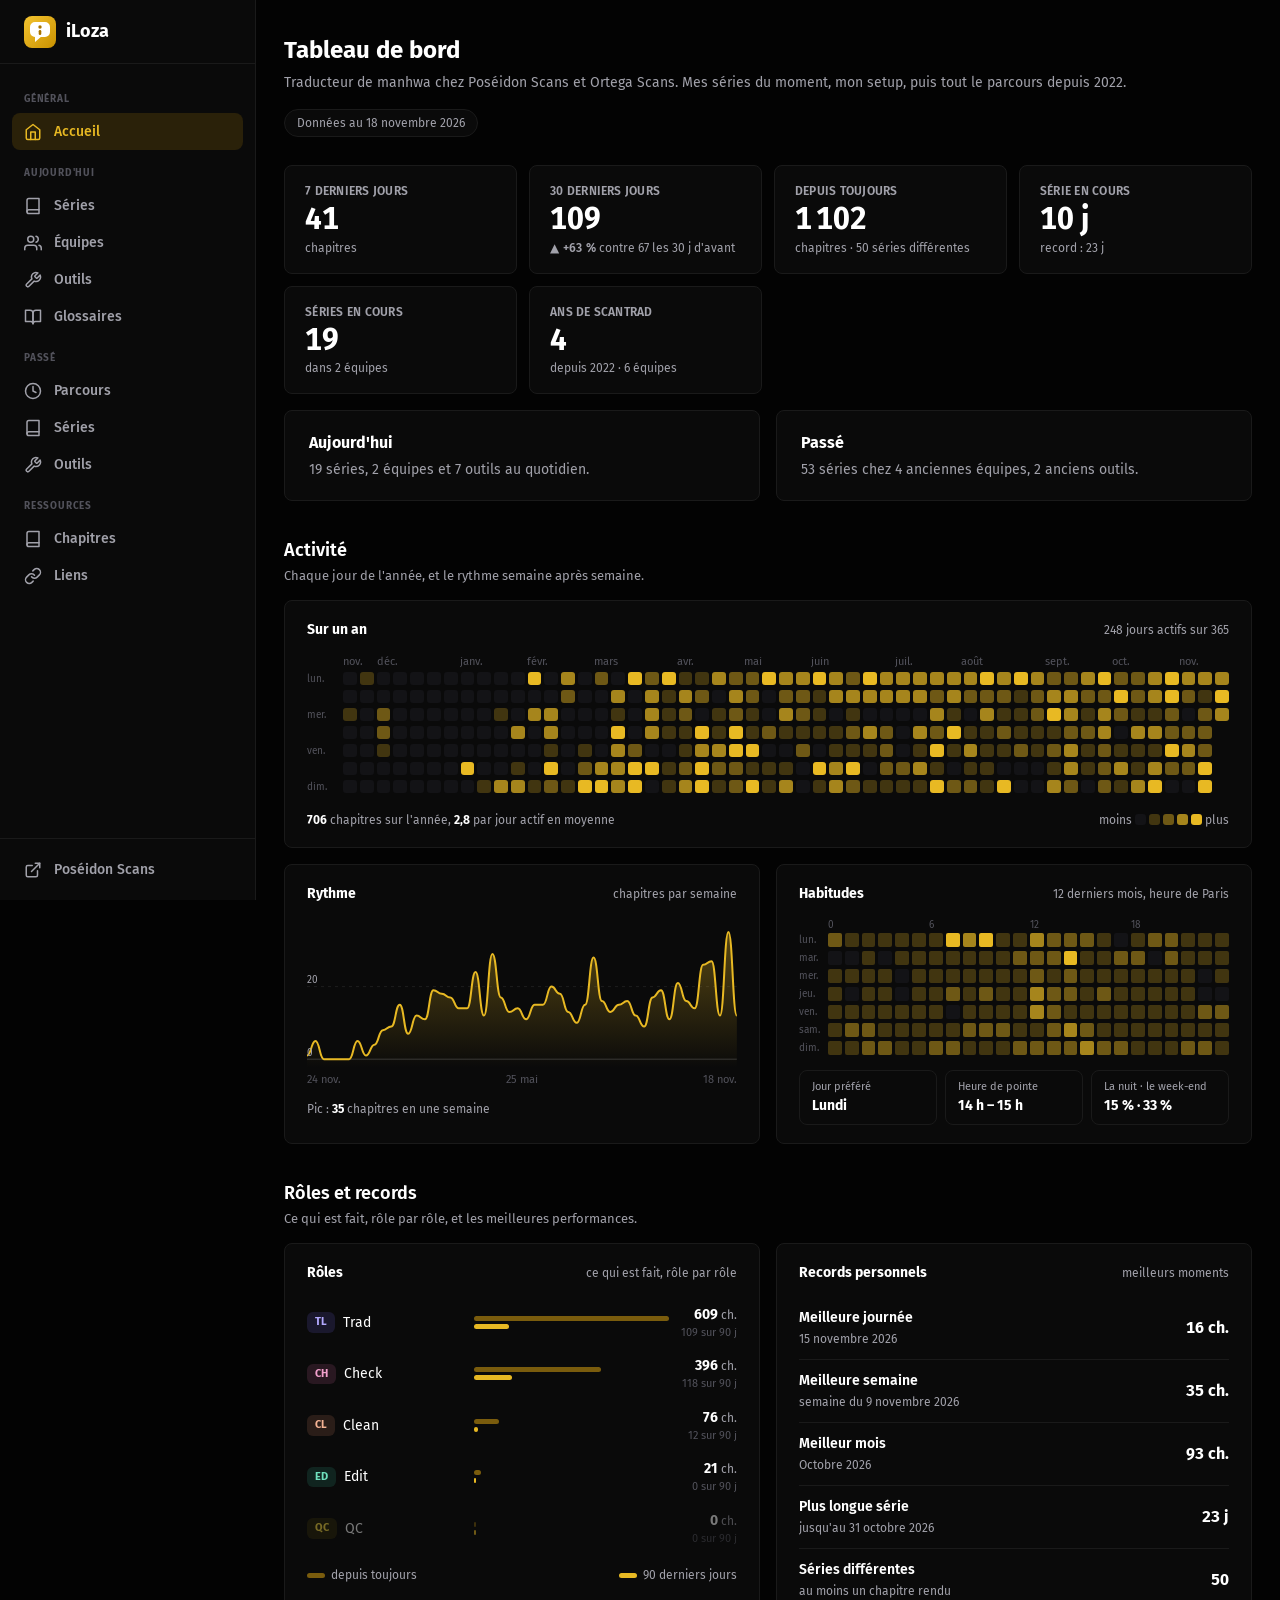
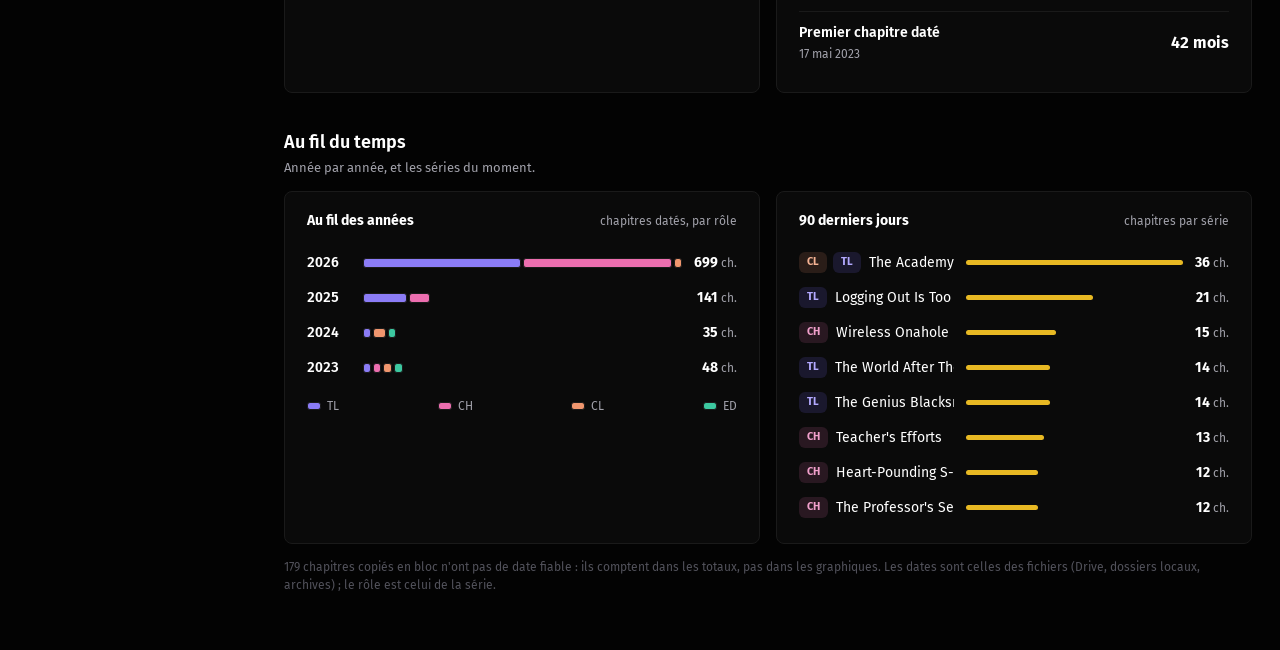
==== index.html @ e58f5f5e "Admin : section Notificateur pour ajouter une série au bot Kakao/Naver Choix d'une série du hub, du " ====
<!DOCTYPE html>
<html lang="fr">
<head>
<meta charset="utf-8">
<meta name="viewport" content="width=device-width, initial-scale=1">
<title>Hub scantrad iLoza</title>
<link rel="icon" type="image/svg+xml" href="logo.svg">
<meta name="theme-color" content="#d9a406">
<link rel="preconnect" href="https://fonts.googleapis.com">
<link rel="preconnect" href="https://fonts.gstatic.com" crossorigin>
<link href="https://fonts.googleapis.com/css2?family=Fira+Sans:wght@400;500;600;700&display=swap" rel="stylesheet">
<style>
/* Style inspiré du panneau Poséidon : fond noir, panneaux #0A0A0A, filets #1A1A1A, accent bleu */
:root {
  --bg: #030303;
  --panel: #0a0a0a;
  --line: #1a1a1a;
  --hover: #111111;
  --text: #ffffff;
  --z300: #d4d4d8;
  --z400: #a1a1aa;
  --z600: #52525b;
  --accent: #d9a406; --accent-ink: #1c1500;
  --accent-t: #e8b923;
  --font: "Fira Sans", system-ui, -apple-system, "Segoe UI", sans-serif;
  color-scheme: dark;
}
* { box-sizing: border-box; }
body { margin: 0; background: var(--bg); color: var(--text); font-family: var(--font); font-size: 14px; line-height: 1.5; -webkit-font-smoothing: antialiased; }
a { color: inherit; text-decoration: none; }
button, input { font-family: inherit; }
:focus-visible { outline: 2px solid var(--accent-t); outline-offset: 2px; border-radius: 6px; }
svg.i { width: 18px; height: 18px; fill: none; stroke: currentColor; stroke-width: 2; stroke-linecap: round; stroke-linejoin: round; flex: none; }

.side { position: fixed; inset: 0 auto 0 0; width: 256px; background: var(--panel); border-right: 1px solid var(--line); display: flex; flex-direction: column; z-index: 5; }
.side-head { height: 64px; display: flex; align-items: center; gap: 10px; padding: 0 24px; border-bottom: 1px solid var(--line); font-size: 18px; font-weight: 700; }
.logo { width: 32px; height: 32px; border-radius: 8px; display: block; flex: none; }
.logo svg { display: block; }
.nav { flex: 1; overflow-y: auto; padding: 12px 0; }
.lbl { margin: 0; padding: 16px 24px 6px; font-size: 10px; font-weight: 700; letter-spacing: .08em; text-transform: uppercase; color: var(--z600); }
.nav a { display: flex; align-items: center; gap: 12px; margin: 0 12px; padding: 8px 12px; border-radius: 8px; font-size: 14px; font-weight: 500; color: var(--z400); transition: background .15s, color .15s; }
.nav a:hover { color: var(--text); background: rgba(255,255,255,.05); }
.nav a.on { background: rgba(217,164,6,.15); color: var(--accent-t); }
.side-foot { padding: 12px; border-top: 1px solid var(--line); }
.side-foot a { display: flex; align-items: center; gap: 12px; padding: 8px 12px; border-radius: 8px; color: var(--z400); font-weight: 500; }
.side-foot a:hover { color: var(--text); background: rgba(255,255,255,.05); }

main { margin-left: 256px; min-height: 100vh; padding: 32px clamp(16px, 2.2vw, 32px) 56px; }
section { display: none; }
section.on { display: block; }
.head { display: flex; flex-wrap: wrap; align-items: center; justify-content: space-between; gap: 16px; margin-bottom: 28px; }
h1 { margin: 0; font-size: 24px; font-weight: 700; }
.sub { margin: 4px 0 0; color: var(--z400); }
.tools { display: flex; flex-wrap: wrap; align-items: center; gap: 16px; }

.sw { display: flex; align-items: center; gap: 12px; cursor: pointer; font-weight: 500; }
.sw button { position: relative; width: 44px; height: 24px; border-radius: 999px; border: 0; background: #3f3f46; cursor: pointer; transition: background .15s; }
.sw button::after { content: ""; position: absolute; top: 4px; left: 4px; width: 16px; height: 16px; border-radius: 50%; background: #fff; transition: transform .15s; }
.sw button[aria-checked="true"] { background: var(--accent); }
.sw button[aria-checked="true"]::after { transform: translateX(20px); }
.search { position: relative; min-width: 280px; }
.search svg { position: absolute; left: 12px; top: 50%; transform: translateY(-50%); color: var(--z400); width: 16px; height: 16px; }
.search input { width: 100%; background: var(--panel); border: 1px solid var(--line); border-radius: 8px; padding: 8px 12px 8px 38px; color: var(--text); font-size: 14px; }
.search input::placeholder { color: var(--z400); }
.search input:focus { outline: none; border-color: var(--accent); box-shadow: 0 0 0 1px var(--accent); }
.chips { display: flex; gap: 8px; flex-wrap: wrap; margin: -12px 0 16px; }
.chip { border: 1px solid var(--line); background: var(--panel); color: var(--z400); border-radius: 999px; padding: 4px 12px; font-size: 13px; cursor: pointer; }
.chip:hover { color: var(--text); }
.chip[aria-pressed="true"] { background: rgba(217,164,6,.15); color: var(--accent-t); border-color: rgba(217,164,6,.5); }

.panel { background: var(--panel); border: 1px solid var(--line); border-radius: 8px; }
.scroll { overflow-x: auto; }
table { width: 100%; border-collapse: collapse; min-width: 760px; }
th { text-align: left; padding: 12px 24px; font-size: 12px; font-weight: 500; letter-spacing: .05em; text-transform: uppercase; color: var(--z400); border-bottom: 1px solid var(--line); }
td { padding: 14px 24px; border-bottom: 1px solid var(--line); white-space: nowrap; vertical-align: middle; }
tbody tr:last-child td { border-bottom: 0; }
tbody tr:hover { background: var(--hover); }
th.r, td.r { text-align: right; }
.cv { width: 48px; height: 64px; border-radius: 6px; overflow: hidden; border: 1px solid #3f3f46; display: grid; place-items: center; font-weight: 600; font-size: 18px; color: rgba(255,255,255,.85); }
.cv img { width: 100%; height: 100%; object-fit: cover; display: block; }
.t-title { font-weight: 500; max-width: 420px; overflow: hidden; text-overflow: ellipsis; }
.t-sub { color: var(--z600); font-size: 12px; }
.mute { color: var(--z300); }
.pill { display: inline-block; padding: 0 8px; font-size: 12px; line-height: 20px; font-weight: 600; border-radius: 999px; }
.s-cours { background: rgba(74,222,128,.1); color: #4ade80; }
.s-pause { background: rgba(251,191,36,.1); color: #fbbf24; }
.s-fin { background: rgba(232,185,35,.12); color: var(--accent-t); }
.s-venir { background: rgba(161,161,170,.12); color: var(--z400); }
.roles { display: inline-flex; gap: 6px; }
.role { font-size: 11px; font-weight: 700; padding: 2px 8px; border-radius: 6px; }
.r-TL { background: rgba(124,108,246,.15); color: #b3a9ff; }
.r-CH { background: rgba(236,110,175,.14); color: #f2a0cc; }
.r-QC { background: rgba(250,204,21,.14); color: #fde047; }
.r-CL { background: rgba(240,150,110,.14); color: #f5b394; }
.r-ED { background: rgba(60,200,160,.14); color: #6fe0bd; }
.r-autre { background: rgba(161,161,170,.14); color: var(--z300); }
.ic { display: inline-flex; padding: 6px; border-radius: 6px; color: var(--z400); }
.ic:hover { color: var(--text); background: #27272a; }
.nolink { color: var(--z600); font-size: 13px; }
.empty { padding: 32px; text-align: center; color: var(--z400); }

.pager { display: flex; justify-content: center; align-items: center; gap: 8px; margin-top: 20px; }
.pager button { width: 32px; height: 32px; border-radius: 6px; border: 0; background: transparent; color: var(--z400); font-size: 14px; cursor: pointer; }
.pager button:hover { background: var(--line); color: var(--text); }
.pager button[aria-current="page"] { background: var(--accent); color: var(--accent-ink); }

.stats { display: grid; grid-template-columns: repeat(auto-fit, minmax(180px, 1fr)); gap: 16px; margin-bottom: 32px; }
.stat { padding: 20px 24px; }
.stat span { color: var(--z400); font-size: 13px; }
.stat b { display: block; font-size: 30px; font-weight: 700; line-height: 1.2; font-variant-numeric: tabular-nums; }
h2 { margin: 0 0 12px; font-size: 16px; font-weight: 600; }

.cards { display: grid; grid-template-columns: repeat(auto-fill, minmax(280px, 1fr)); gap: 16px; }
.card { padding: 20px; display: flex; flex-direction: column; gap: 8px; }
.card.row { flex-direction: row; gap: 16px; align-items: flex-start; }
.card h3 { margin: 0; font-size: 16px; font-weight: 600; }
.card p { margin: 0; color: var(--z400); flex: 1; }
.tag { align-self: flex-start; font-size: 11px; font-weight: 700; letter-spacing: .06em; text-transform: uppercase; color: var(--accent-t); background: rgba(217,164,6,.15); border-radius: 6px; padding: 2px 8px; }
.btn { display: inline-flex; align-items: center; gap: 8px; align-self: flex-start; padding: 8px 16px; border-radius: 8px; background: var(--accent); color: var(--accent-ink); font-size: 14px; font-weight: 500; border: 0; cursor: pointer; }
.btn:hover { background: rgba(217,164,6,.9); }
.btn.off { background: transparent; border: 1px dashed #3f3f46; color: var(--z600); cursor: default; }
.btn.ghost { background: var(--panel); border: 1px solid var(--line); color: var(--z300); }
.btn.ghost:hover { background: var(--hover); color: var(--text); }
.links { display: flex; flex-wrap: wrap; gap: 12px; }


.entry { display: grid; grid-template-columns: repeat(auto-fit, minmax(260px, 1fr)); gap: 16px; margin-bottom: 32px; }
.entry a.panel { padding: 20px 24px; display: block; transition: background .15s, border-color .15s; }
.entry a.panel:hover { background: var(--hover); border-color: #27272a; }
.entry b { display: block; font-size: 16px; margin-bottom: 4px; }
.entry span { color: var(--z400); }
.stack { display: grid; gap: 16px; }
.tl-item.flat::before { display: none; }
.tl { position: relative; display: grid; gap: 16px; padding-left: 28px; }
.tl::before { content: ""; position: absolute; left: 7px; top: 8px; bottom: 8px; width: 2px; background: var(--line); }
.tl-item { position: relative; padding: 20px 24px; }
.tl-item::before { content: ""; position: absolute; left: -26px; top: 26px; width: 12px; height: 12px; border-radius: 50%; background: var(--panel); border: 2px solid #3f3f46; }
.tl-item.now::before { background: var(--accent-t); border-color: var(--accent-t); }
.tl-head { display: flex; flex-wrap: wrap; align-items: baseline; gap: 8px 16px; margin-bottom: 14px; }
.tl-head h3 { margin: 0; font-size: 16px; font-weight: 600; }
.tl-head .mute { font-size: 13px; }
.tl-head .sp { flex: 1; }
.tl-series { display: grid; grid-template-columns: repeat(auto-fill, minmax(300px, 1fr)); gap: 6px 24px; }
.tl-s { display: flex; align-items: center; justify-content: space-between; gap: 12px; padding: 6px 0; border-bottom: 1px solid var(--line); }
.tl-s span:first-child { overflow: hidden; text-overflow: ellipsis; white-space: nowrap; }
.tl-empty { color: var(--z600); font-size: 13px; }
.pill.s-old { background: rgba(161,161,170,.12); color: var(--z400); }


.dot { width: 8px; height: 8px; border-radius: 50%; display: inline-block; flex: none; }
.chip { display: inline-flex; align-items: center; gap: 8px; }
.seg { display: inline-flex; background: var(--panel); border: 1px solid var(--line); border-radius: 10px; padding: 3px; gap: 2px; }
.seg button { border: 0; background: none; color: var(--z400); padding: 5px 14px; border-radius: 7px; cursor: pointer; font-weight: 500; }
.seg button:hover { color: var(--text); }
.seg button[aria-pressed="true"] { background: rgba(217,164,6,.2); color: var(--accent-t); }
.sgroup { margin-bottom: 32px; }
.ghead { display: flex; align-items: center; gap: 10px; padding: 0 2px 12px; }
.ghead h2 { margin: 0; font-size: 16px; font-weight: 600; }
.ghead .gsub, .ghead .gn { color: var(--z400); font-size: 13px; }
.ghead .rule { flex: 1; height: 1px; background: var(--line); }
.scards { display: grid; grid-template-columns: repeat(auto-fill, minmax(440px, 1fr)); gap: 14px; }
.scard { display: flex; gap: 16px; padding: 14px; transition: background .15s, border-color .15s; }
.scard:hover { background: var(--hover); border-color: #27272a; }
.scard .cv { width: 88px; height: 132px; border-radius: 8px; flex: none; font-size: 28px; border: 1px solid #27272a; }
.sbody { flex: 1; min-width: 0; display: flex; flex-direction: column; gap: 6px; }
.sbody h3 { margin: 0; font-size: 16px; font-weight: 600; line-height: 1.3; }
.sline { display: flex; align-items: center; gap: 8px; flex-wrap: wrap; color: var(--z400); font-size: 13px; }
.steam { display: inline-flex; align-items: center; gap: 6px; color: var(--z300); }
.sarrow, .sep { color: var(--z600); }
.syn { margin: 2px 0 0; color: var(--z400); font-size: 13px; line-height: 1.5; display: -webkit-box; -webkit-line-clamp: 4; -webkit-box-orient: vertical; overflow: hidden; }
.sfoot { margin-top: auto; padding-top: 6px; display: flex; align-items: center; gap: 10px; flex-wrap: wrap; }
.sfoot .sp { flex: 1; }
.sdate { color: var(--z600); font-size: 12px; }
.sbtn { padding: 5px 12px; font-size: 13px; align-self: auto; }
.sbtn svg { width: 14px; height: 14px; }
@media (max-width: 560px) { .scards { grid-template-columns: 1fr; } .scard .cv { width: 72px; height: 108px; } }


.maj { font-size: 12px; color: var(--z400); border: 1px solid var(--line); background: var(--panel); border-radius: 999px; padding: 4px 12px; }
.tiles { display: grid; grid-template-columns: repeat(auto-fit, minmax(190px, 1fr)); gap: 12px; margin-bottom: 16px; }
.tile { padding: 16px 20px; display: flex; flex-direction: column; gap: 2px; }
.tile span { font-size: 12px; font-weight: 600; letter-spacing: .02em; color: var(--z400); text-transform: uppercase; }
.tile b { font-size: 30px; font-weight: 700; line-height: 1.15; font-variant-numeric: tabular-nums; }
.tile small { font-size: 12px; color: var(--z400); }
.up { color: #4ade80; font-weight: 600; } .down { color: #f87171; font-weight: 600; }
.sech { margin: 36px 0 2px; font-size: 18px; }
.sech-sub { margin: 0 0 14px; color: var(--z400); font-size: 13px; }
.pad { padding: 18px 22px; }
.grid2 { display: grid; grid-template-columns: repeat(2, minmax(0, 1fr)); gap: 16px; margin-top: 16px; }
.sech-sub + .grid2, .sech + .panel { margin-top: 0; }
.ptitle { display: flex; align-items: baseline; justify-content: space-between; gap: 12px; margin-bottom: 14px; }
.ptitle b { font-size: 14px; } .ptitle span { color: var(--z400); font-size: 12px; }
.legend { display: flex; flex-wrap: wrap; align-items: center; justify-content: space-between; gap: 8px; margin-top: 12px; font-size: 12px; color: var(--z400); }
.legend b { color: var(--text); }
.hm-wrap { overflow-x: auto; padding-bottom: 4px; }
.hm-in { display: grid; grid-template-columns: 30px minmax(640px, 1fr); grid-template-rows: auto auto; gap: 4px 6px; }
.hm-m { display: grid; grid-template-columns: repeat(53, minmax(0, 1fr)); font-size: 11px; color: var(--z600); height: 14px; }
.hm-m span { white-space: nowrap; overflow: visible; }
.hm-l { display: grid; grid-template-rows: repeat(7, 1fr); font-size: 10px; color: var(--z600); gap: 3px; align-items: center; }
.hm { display: grid; grid-template-rows: repeat(7, auto); grid-auto-flow: column; grid-auto-columns: minmax(0, 1fr); gap: 3px; }
.c { display: block; aspect-ratio: 1; border-radius: 3px; background: #131316; min-width: 8px; }
.c.fut { background: transparent; }
.c.l1 { background: rgba(232,185,35,.25); } .c.l2 { background: rgba(232,185,35,.45); }
.c.l3 { background: rgba(232,185,35,.7); } .c.l4 { background: #e8b923; }
.c:not(.fut):hover { outline: 1px solid #a1a1aa; }
.lv { display: inline-flex; align-items: center; gap: 3px; } .lv .c { width: 11px; aspect-ratio: 1; min-width: 0; }
.svgw { position: relative; cursor: crosshair; }
.svgw .hdot { position: absolute; width: 10px; height: 10px; margin: -5px 0 0 -5px; border-radius: 50%; background: #e8b923; box-shadow: 0 0 0 3px rgba(232,185,35,.3); pointer-events: none; }
.svgw .htip { position: absolute; padding: 6px 9px; background: #1a1a1a; border: 1px solid rgba(255,255,255,.15); border-radius: 8px; font-size: 12px; white-space: nowrap; pointer-events: none; line-height: 1.3; }
.svgw .htip small { display: block; color: var(--z400); font-size: 11px; }
.svgw [hidden] { display: none; }
.svgw svg { width: 100%; height: 150px; display: block; }
.svgw .yl { position: absolute; left: 0; transform: translateY(-115%); font-size: 10px; color: var(--z400); pointer-events: none; line-height: 1; }
.axis { display: flex; justify-content: space-between; font-size: 11px; color: var(--z600); margin-top: 4px; }
.hb { display: grid; grid-template-columns: 26px repeat(24, minmax(0, 1fr)); gap: 3px; align-items: center; }
.hb .hh { font-size: 10px; color: var(--z600); text-align: left; height: 12px; white-space: nowrap; }
.hb .hl { font-size: 10px; color: var(--z600); }
.hb .c { min-width: 0; border-radius: 2px; }
.trio { display: grid; grid-template-columns: repeat(3, minmax(0, 1fr)); gap: 8px; margin-top: 14px; }
.trio div { border: 1px solid var(--line); border-radius: 8px; padding: 8px 12px; }
.trio span { display: block; font-size: 11px; color: var(--z400); } .trio b { font-size: 14px; }
.rrow { display: grid; grid-template-columns: minmax(120px, 36%) 1fr auto; gap: 12px; align-items: center; padding: 7px 0; }
.rrow.off { opacity: .45; }
.rn { display: flex; align-items: center; gap: 8px; min-width: 0; overflow: hidden; text-overflow: ellipsis; white-space: nowrap; }
.bars { display: grid; gap: 3px; } .bars i { display: block; height: 5px; border-radius: 3px; background: #7a5c0d; min-width: 2px; }
.bars i.b2 { background: #e8b923; }
.rv { text-align: right; font-size: 12px; color: var(--z400); white-space: nowrap; } .rv b { color: var(--text); font-size: 14px; } .rv small { display: block; font-size: 11px; color: var(--z600); }
.lg { display: inline-flex; align-items: center; gap: 6px; } .lg i { width: 18px; height: 5px; border-radius: 3px; display: inline-block; }
.lg .k1 { background: #7a5c0d; } .lg .k2 { background: #e8b923; }
.rec { display: flex; align-items: center; justify-content: space-between; gap: 12px; padding: 10px 0; border-bottom: 1px solid var(--line); }
.rec:last-child { border-bottom: 0; } .rec b { display: block; font-weight: 600; } .rec small { color: var(--z400); font-size: 12px; }
.rec > span { font-weight: 700; font-size: 16px; font-variant-numeric: tabular-nums; }
.yrow { display: grid; grid-template-columns: 44px 1fr auto; gap: 12px; align-items: center; padding: 7px 0; }
.yn { font-weight: 600; font-variant-numeric: tabular-nums; }
.ybars { display: flex; gap: 2px; } .seg { display: block; height: 10px; border-radius: 3px; min-width: 2px; }
.lg .seg { width: 14px; height: 8px; }
.seg.s-TL { background: #8b7cf6; } .seg.s-CH { background: #ec6eaf; } .seg.s-CL { background: #f0966e; } .seg.s-ED { background: #3cc8a0; } .seg.s-QC { background: #fde047; }
.note { margin: 14px 0 0; font-size: 12px; color: var(--z600); }
.entry { margin-top: 4px; }
@media (max-width: 1100px) { .grid2 { grid-template-columns: minmax(0, 1fr); } }
@media (max-width: 560px) { .trio { grid-template-columns: 1fr; } .rrow { grid-template-columns: 1fr auto; } .rrow .bars { grid-column: 1 / -1; order: 3; } }


.slink { color: inherit; text-decoration: none; } .slink:hover { color: var(--accent-t); text-decoration: underline; }
.fh { display: flex; gap: 28px; padding: 24px; align-items: flex-start; }
.fh .cv.big { width: 190px; height: 285px; border-radius: 12px; font-size: 64px; flex: none; border: 1px solid #27272a; }
.fh-b { flex: 1; min-width: 0; display: flex; flex-direction: column; gap: 10px; }
.fh-b h1 { margin: 0; font-size: 30px; line-height: 1.15; }
.crumb { color: var(--z400); font-size: 13px; width: fit-content; } .crumb:hover { color: var(--text); }
.fh-names { margin: 0; color: var(--z300); font-size: 18px; }
.fh-chips, .gchips { display: flex; flex-wrap: wrap; gap: 6px; }
.gchip { display: inline-flex; align-items: center; gap: 4px; font-size: 12px; font-weight: 500; padding: 2px 10px; border-radius: 999px; border: 1px solid var(--line); background: #0d0d10; color: var(--z300); }
.gchip.now { background: rgba(74,222,128,.1); color: #4ade80; border-color: transparent; } .gchip.old { background: rgba(161,161,170,.12); color: var(--z400); border-color: transparent; }
.gchip.pub { background: rgba(232,185,35,.12); color: var(--accent-t); border-color: transparent; } .gchip.plain { color: var(--z400); }
.fh-acts { display: flex; flex-wrap: wrap; gap: 8px; margin-top: 6px; }
.kv { display: grid; gap: 2px; } .kvr { display: grid; grid-template-columns: 140px 1fr; gap: 12px; padding: 8px 0; border-bottom: 1px solid var(--line); align-items: start; }
.kvr:last-child { border-bottom: 0; } .kvr > span { color: var(--z400); font-size: 13px; } .kvr small { color: var(--z600); }
.kvr .gchip { margin: 0 4px 4px 0; }
.synfull { margin: 0; color: var(--z300); line-height: 1.7; font-size: 14px; }
details.autres { margin-top: 12px; } details.autres summary { cursor: pointer; color: var(--z400); font-size: 13px; margin-bottom: 8px; }
.sub2 { margin: 10px 0 6px; }
.chl { display: grid; gap: 0; } .chr { display: flex; justify-content: space-between; gap: 12px; padding: 7px 0; border-bottom: 1px solid var(--line); }
.chr:last-child { border-bottom: 0; } .chr span { color: var(--z400); font-size: 13px; }
.prog { height: 8px; border-radius: 999px; background: #131316; overflow: hidden; } .prog i { display: block; height: 100%; background: #e8b923; border-radius: 999px; }
.progt { margin: 10px 0 0; color: var(--z400); font-size: 13px; } .progt b { color: var(--text); }
.mbars { display: flex; align-items: flex-end; gap: 4px; height: 100px; } .mb { flex: 1; height: 100%; display: flex; align-items: flex-end; }
.mb i { display: block; width: 100%; min-height: 2px; border-radius: 3px 3px 0 0; background: #e8b923; opacity: .85; } .mb:hover i { opacity: 1; }
.liens-f { display: grid; gap: 8px; } .lf { display: flex; flex-direction: row; align-items: center; gap: 14px; padding: 10px 14px; border: 1px solid var(--line); border-radius: 10px; transition: background .15s, border-color .15s; }
.lf:hover { background: var(--hover); border-color: #27272a; } .lf small { color: var(--z400); } .lt { display: flex; flex-direction: column; min-width: 0; }
.lg-ico { display: inline-flex; flex: none; } .lg-ico svg { display: block; }
.fh-acts .btn { gap: 8px; padding: 6px 14px 6px 8px; }
.sims { display: grid; gap: 10px; } .sim { display: flex; gap: 12px; align-items: center; } .sim .cv { width: 40px; height: 60px; border-radius: 6px; flex: none; font-size: 16px; }
.sim-t { display: flex; flex-direction: column; min-width: 0; } .sim-t small { color: var(--z400); }
.liees { margin-top: 14px; font-size: 13px; color: var(--z400); } .liees small { color: var(--z600); }
@media (max-width: 700px) { .fh { flex-direction: column; } .fh .cv.big { width: 140px; height: 210px; } .kvr { grid-template-columns: 1fr; gap: 2px; } }

/* Notificateur */
.nt-points { margin: 0; padding-left: 18px; color: var(--z300); display: grid; gap: 6px; }
#nt-series { display: grid; gap: 10px; grid-template-columns: repeat(auto-fill, minmax(360px, 1fr)); margin-bottom: 16px; }
.nt-row { display: flex; align-items: center; gap: 14px; padding: 12px 16px; }
.nt-row .cv { width: 40px; height: 60px; border-radius: 6px; flex: none; font-size: 16px; }
.nt-t { flex: 1; min-width: 0; display: flex; flex-direction: column; } .nt-t small { color: var(--z400); }
.nt-meta { display: flex; flex-direction: column; align-items: flex-end; gap: 4px; flex: none; } .nt-h { font-weight: 600; font-size: 14px; }
@media (max-width: 480px) { #nt-series { grid-template-columns: minmax(0, 1fr); } }

/* Chapitres */
#chapitres [hidden] { display: none !important; }
.ch-login { display: grid; gap: 10px; max-width: 520px; margin-bottom: 16px; }
.ch-login label, .ch-pick label { font-size: 13px; font-weight: 500; }
.ch-login input, .ch-pick select { width: 100%; background: var(--bg); border: 1px solid var(--line); border-radius: 8px; padding: 8px 12px; color: var(--text); font: inherit; }
.ch-login input:focus, .ch-pick select:focus { outline: none; border-color: var(--accent); box-shadow: 0 0 0 1px var(--accent); }
.ch-pick select { appearance: none; background-image: linear-gradient(45deg, transparent 50%, #a1a1aa 50%), linear-gradient(135deg, #a1a1aa 50%, transparent 50%); background-position: calc(100% - 18px) 55%, calc(100% - 13px) 55%; background-size: 5px 5px; background-repeat: no-repeat; }
.ch-pick { display: grid; grid-template-columns: repeat(3, minmax(0, 1fr)); gap: 16px; margin-bottom: 16px; }
.ch-pick label { display: block; margin-bottom: 6px; }
.ch-grid { display: grid; grid-template-columns: 320px minmax(0, 1fr); gap: 16px; align-items: start; }
.ch-list, .ch-reader-wrap { display: flex; flex-direction: column; max-height: calc(100vh - 280px); min-height: 320px; overflow: hidden; }
.ch-list .search { min-width: 0; padding: 10px; } .ch-list .search svg { left: 22px; }
#ch-files { overflow-y: auto; flex: 1; border-top: 1px solid var(--line); }
.ch-item { display: flex; align-items: center; justify-content: space-between; gap: 10px; width: 100%; padding: 8px 16px; border: 0; border-bottom: 1px solid var(--line); background: transparent; color: var(--z300); text-align: left; cursor: pointer; font: inherit; }
.ch-item:last-child { border-bottom: 0; } .ch-item:hover { background: var(--hover); color: var(--text); }
.ch-item[aria-current="true"] { background: rgba(217,164,6,.15); color: var(--accent-t); }
.ch-item span:first-child { overflow: hidden; text-overflow: ellipsis; white-space: nowrap; } .ch-item .sz { flex: none; font-size: 12px; color: var(--z600); }
.ch-head { display: flex; flex-wrap: wrap; align-items: center; justify-content: space-between; gap: 10px; padding: 10px 16px; border-bottom: 1px solid var(--line); }
.ch-ttl { min-width: 0; flex: 1; } .ch-ttl b { display: block; font-weight: 600; font-size: 16px; overflow: hidden; text-overflow: ellipsis; white-space: nowrap; }
.ch-ttl small { color: var(--z400); font-size: 12px; }
.ch-head .tools { display: flex; gap: 8px; flex: none; } .ch-head .btn, .ch-bar .btn { padding: 5px 12px; font-size: 13px; }
.ch-head .btn[disabled] { opacity: .45; cursor: not-allowed; }
.ch-bar { display: flex; flex-wrap: wrap; align-items: center; gap: 8px; padding: 8px 16px; border-bottom: 1px solid var(--line); }
.ch-bar .btn[aria-pressed="true"] { background: rgba(217,164,6,.15); border-color: rgba(217,164,6,.5); color: var(--accent-t); }
.ch-hint { margin-left: auto; font-size: 12px; color: var(--z600); }
.ch-resume { display: flex; align-items: center; justify-content: space-between; gap: 12px; margin-bottom: 16px; }
.ch-reader { overflow-y: auto; flex: 1; padding: 24px 28px 48px; line-height: 1.8; font-size: var(--ch-fs, 16px); color: var(--z300); }
.ch-reader > div, .ch-reader > pre, .ch-reader > p { max-width: 68ch; margin-left: auto; margin-right: auto; }
.ch-reader p { margin: 0; } .ch-reader p.vide::before { content: "\00a0"; } .ch-reader img { max-width: 100%; height: auto; }
.ch-reader pre { white-space: pre-wrap; word-break: break-word; font-family: inherit; }
.ch-reader .corr { color: #f87171; }
.th-sepia .ch-reader { background: #f4ecd8; color: #3b2f1e; } .th-clair .ch-reader { background: #fafafa; color: #1c1c1c; }
.th-sepia .ch-reader .corr, .th-clair .ch-reader .corr { color: #c40000; }
.no-corr .ch-reader .corr { color: inherit; }
@media (max-width: 1023px) { .ch-grid, .ch-pick { grid-template-columns: minmax(0, 1fr); } .ch-list, .ch-reader-wrap { max-height: 60vh; } }

@media (max-width: 1023px) {
  .side { position: static; width: auto; flex-direction: row; align-items: center; border-right: 0; border-bottom: 1px solid var(--line); }
  .side-head { border-bottom: 0; padding: 0 16px; height: 56px; }
  .nav { display: flex; padding: 0; overflow-x: auto; }
  .lbl, .side-foot { display: none; }
  .nav a { margin: 0 2px; white-space: nowrap; padding: 8px 10px; }
  .nav a[href^="#p-"]::after { content: " (passé)"; color: var(--z600); font-weight: 400; }
  main { margin-left: 0; padding-top: 24px; }
  .search { min-width: 0; flex: 1 1 220px; }
}
@media (prefers-reduced-motion: reduce) { * { transition: none !important; } }
</style>
</head>
<body>
<aside class="side">
  <div class="side-head"><a class="logo" href="#accueil" aria-label="Accueil"><svg viewBox="0 0 32 32" width="32" height="32" aria-hidden="true"><defs><linearGradient id="lgI" x1="0" y1="0" x2="1" y2="1"><stop offset="0" stop-color="#f4c430"/><stop offset="1" stop-color="#c99100"/></linearGradient></defs><rect width="32" height="32" rx="8" fill="url(#lgI)"/><path d="M11 6h10a5 5 0 0 1 5 5v5a5 5 0 0 1-5 5h-4.2L11 26v-5.1A5 5 0 0 1 6 16v-5a5 5 0 0 1 5-5z" fill="#fff"/><circle cx="16" cy="11" r="1.7" fill="#a87400"/><rect x="14.7" y="14" width="2.6" height="5" rx="1.3" fill="#a87400"/></svg></a><span>iLoza</span></div>
  <nav class="nav" aria-label="Navigation principale">
    <p class="lbl">Général</p>
    <a href="#accueil" data-i="home">Accueil</a>
    <p class="lbl">Aujourd'hui</p>
    <a href="#a-series" data-i="book">Séries</a>
    <a href="#a-equipes" data-i="users">Équipes</a>
    <a href="#a-outils" data-i="tool">Outils</a>
    <a href="#glossaires" data-i="open">Glossaires</a>
    <p class="lbl">Passé</p>
    <a href="#p-parcours" data-i="clock">Parcours</a>
    <a href="#p-series" data-i="book">Séries</a>
    <a href="#p-outils" data-i="tool">Outils</a>
    <p class="lbl">Ressources</p>
    <a href="#chapitres" data-i="book">Chapitres</a>
    <a href="#liens" data-i="link">Liens</a>
  </nav>
  <div class="side-foot"><a id="foot-link" href="https://poseidon-scans.net" target="_blank" rel="noopener" data-i="ext"><span id="foot-name"></span></a></div>
</aside>

<main>
  <section id="accueil">
    <div class="head"><div><h1>Tableau de bord</h1><p class="sub" id="hero-text"></p></div><span class="maj" id="maj"></span></div>
    <div id="stats-home">
      <div class="tiles" id="tiles"></div>
      <div class="entry">
        <a class="panel" href="#a-series"><b>Aujourd'hui</b><span id="entry-now"></span></a>
        <a class="panel" href="#p-parcours"><b>Passé</b><span id="entry-past"></span></a>
      </div>
      <h2 class="sech">Activité</h2>
      <p class="sech-sub">Chaque jour de l'année, et le rythme semaine après semaine.</p>
      <div class="panel pad" id="year"></div>
      <div class="grid2">
        <div class="panel pad" id="rythme"></div>
        <div class="panel pad" id="habitudes"></div>
      </div>
      <h2 class="sech">Rôles et records</h2>
      <p class="sech-sub">Ce qui est fait, rôle par rôle, et les meilleures performances.</p>
      <div class="grid2">
        <div class="panel pad" id="roles"></div>
        <div class="panel pad" id="records"></div>
      </div>
      <h2 class="sech">Au fil du temps</h2>
      <p class="sech-sub">Année par année, et les séries du moment.</p>
      <div class="grid2">
        <div class="panel pad" id="annees"></div>
        <div class="panel pad" id="top"></div>
      </div>
      <p class="note" id="stats-note"></p>
    </div>
  </section>

  <section id="a-series">
    <div class="head">
      <div><h1 id="a-h1"></h1><p class="sub">TL : traduction, CH : check, QC : quality check, CL : clean, ED : édition.</p></div>
      <div class="tools">
        <div class="seg" id="a-sort" role="group" aria-label="Tri"></div>
        <div class="search"><svg class="i" viewBox="0 0 24 24" aria-hidden="true"><circle cx="11" cy="11" r="8"/><path d="m21 21-4.3-4.3"/></svg><input id="a-q" type="search" placeholder="Rechercher une série..." aria-label="Rechercher une série"></div>
      </div>
    </div>
    <div class="chips" id="a-chips"></div>
    <div id="a-out"></div>
  </section>

  <section id="a-equipes">
    <div class="head"><div><h1>Équipes</h1><p class="sub">Les équipes avec lesquelles je travaille en ce moment.</p></div></div>
    <div class="stack" id="a-teams"></div>
  </section>

  <section id="a-outils">
    <div class="head"><div><h1>Outils</h1><p class="sub">Ce que j'utilise au quotidien.</p></div></div>
    <div class="cards" id="a-tools"></div>
  </section>

  <section id="notificateur">
    <div class="head">
      <div><h1>Notificateur Kakao et Naver</h1><p class="sub" id="nt-sub"></p></div>
      <a class="btn ghost" href="#a-outils">Retour aux outils</a>
    </div>
    <div class="panel pad" id="nt-how"></div>
    <h2 class="sech">Séries surveillées</h2>
    <p class="sech-sub">Une vérification par jour et par série, à l'heure ci-dessous.</p>
    <div id="nt-series"></div>
    <p class="note" id="nt-note"></p>
  </section>

  <section id="p-parcours">
    <div class="head"><div><h1>Parcours</h1><p class="sub" id="past-sub"></p></div></div>
    <div class="tl" id="tl"></div>
  </section>

  <section id="p-series">
    <div class="head">
      <div><h1 id="p-h1"></h1><p class="sub">TL : traduction, CH : check, QC : quality check, CL : clean, ED : édition.</p></div>
      <div class="tools">
        <div class="search"><svg class="i" viewBox="0 0 24 24" aria-hidden="true"><circle cx="11" cy="11" r="8"/><path d="m21 21-4.3-4.3"/></svg><input id="p-q" type="search" placeholder="Rechercher une série..." aria-label="Rechercher une série"></div>
      </div>
    </div>
    <div class="chips" id="p-chips"></div>
    <div id="p-out"></div>
  </section>

  <section id="p-outils">
    <div class="head"><div><h1>Outils</h1><p class="sub">Ceux que j'ai utilisés avant et que je n'utilise plus.</p></div></div>
    <div class="cards" id="p-tools"></div>
  </section>

  <section id="glossaires">
    <div class="head"><div><h1>Glossaires</h1><p class="sub">Noms, termes et personnages, tenus à jour pour garder une traduction cohérente.</p></div></div>
    <div class="cards" id="gloss"></div>
  </section>

  <section id="chapitres">
    <div class="head">
      <div><h1>Chapitres</h1><p class="sub" id="ch-sub">Mes traductions, novels et raws. Le contenu est privé : il se lit avec un jeton GitHub.</p></div>
      <button class="btn ghost" type="button" id="ch-out" hidden>Oublier le jeton</button>
    </div>
    <form class="panel pad ch-login" id="ch-login" autocomplete="off" hidden>
      <label for="ch-repo">Dépôt des chapitres</label>
      <input type="text" id="ch-repo" value="iLozAFK/scantrad-data" required>
      <label for="ch-token">Jeton GitHub (lecture du dépôt)</label>
      <input type="password" id="ch-token" placeholder="github_pat_..." required>
      <p class="note">Le jeton reste dans ce navigateur et ne sert qu'à lire les fichiers du dépôt privé.</p>
      <button class="btn" type="submit">Ouvrir les chapitres</button>
    </form>
    <p class="note" id="ch-msg"></p>
    <div id="ch-app" hidden>
      <div class="panel pad ch-pick">
        <div><label for="ch-team">Équipe</label><select id="ch-team"></select></div>
        <div><label for="ch-serie">Série</label><select id="ch-serie"></select></div>
        <div><label for="ch-folder">Dossier</label><select id="ch-folder"></select></div>
      </div>
      <div class="panel pad ch-resume" id="ch-resume" hidden><span id="ch-resume-t"></span><button class="btn" type="button" id="ch-resume-b">Reprendre</button></div>
      <div class="ch-grid">
        <div class="panel ch-list">
          <div class="search"><svg class="i" viewBox="0 0 24 24" aria-hidden="true"><circle cx="11" cy="11" r="8"/><path d="m21 21-4.3-4.3"/></svg><input type="search" id="ch-q" placeholder="Filtrer (ex : 42)" aria-label="Filtrer les fichiers"></div>
          <div id="ch-files"></div>
        </div>
        <div class="panel ch-reader-wrap" id="ch-reader-wrap">
          <div class="ch-head" id="ch-head"></div>
          <div class="ch-bar">
            <button class="btn ghost" type="button" id="ch-fs-" title="Texte plus petit" aria-label="Texte plus petit">A−</button>
            <button class="btn ghost" type="button" id="ch-fs+" title="Texte plus grand" aria-label="Texte plus grand">A+</button>
            <button class="btn ghost" type="button" id="ch-theme" title="Changer le thème de lecture"></button>
            <button class="btn ghost" type="button" id="ch-corr" aria-pressed="true" title="Afficher les corrections (mots en rouge) des fichiers check">Corrections en rouge</button>
            <span class="ch-hint">← → pour changer de chapitre</span>
          </div>
          <div id="ch-reader" class="ch-reader"><p class="empty">Choisis un fichier dans la liste.</p></div>
        </div>
      </div>
    </div>
  </section>

  <section id="fiche"><div id="fiche-in"></div></section>

  <section id="liens">
    <div class="head"><div><h1>Liens</h1></div></div>
    <div class="links" id="links"></div>
  </section>
</main>

<script src="data/data.js"></script>
<script>
const { SITE, EQUIPES, SERIES, OUTILS, GLOSSAIRES, LIENS } = window.HUB;
const periode = (x) => x.periode === "historique" ? "historique" : "actuel";
const PILLS = { "En cours": "s-cours", "En pause": "s-pause", "À venir": "s-venir", "Terminées": "s-fin" };
const ICONS = {
  home: '<path d="M3 9l9-7 9 7v11a2 2 0 0 1-2 2H5a2 2 0 0 1-2-2z"/><path d="M9 22V12h6v10"/>',
  book: '<path d="M4 19.5A2.5 2.5 0 0 1 6.5 17H20"/><path d="M6.5 2H20v20H6.5A2.5 2.5 0 0 1 4 19.5v-15A2.5 2.5 0 0 1 6.5 2z"/>',
  clock: '<circle cx="12" cy="12" r="10"/><path d="M12 6v6l4 2"/>',
  users: '<path d="M17 21v-2a4 4 0 0 0-4-4H5a4 4 0 0 0-4 4v2"/><circle cx="9" cy="7" r="4"/><path d="M23 21v-2a4 4 0 0 0-3-3.87"/><path d="M16 3.13a4 4 0 0 1 0 7.75"/>',
  tool: '<path d="M14.7 6.3a1 1 0 0 0 0 1.4l1.6 1.6a1 1 0 0 0 1.4 0l3.77-3.77a6 6 0 0 1-7.94 7.94l-6.91 6.91a2.12 2.12 0 0 1-3-3l6.91-6.91a6 6 0 0 1 7.94-7.94z"/>',
  open: '<path d="M2 3h6a4 4 0 0 1 4 4v14a3 3 0 0 0-3-3H2z"/><path d="M22 3h-6a4 4 0 0 0-4 4v14a3 3 0 0 1 3-3h7z"/>',
  link: '<path d="M10 13a5 5 0 0 0 7.54.54l3-3a5 5 0 0 0-7.07-7.07l-1.72 1.71"/><path d="M14 11a5 5 0 0 0-7.54-.54l-3 3a5 5 0 0 0 7.07 7.07l1.71-1.71"/>',
  ext: '<path d="M15 3h6v6"/><path d="M10 14L21 3"/><path d="M18 13v6a2 2 0 0 1-2 2H5a2 2 0 0 1-2-2V8a2 2 0 0 1 2-2h6"/>'
};
const $ = (id) => document.getElementById(id);
function h(tag, cls, text) { const e = document.createElement(tag); if (cls) e.className = cls; if (text !== undefined) e.textContent = text; return e; }
function icon(name) { const s = document.createElementNS("http://www.w3.org/2000/svg", "svg"); s.setAttribute("viewBox", "0 0 24 24"); s.setAttribute("class", "i"); s.setAttribute("aria-hidden", "true"); s.innerHTML = ICONS[name]; return s; }
function tag(a, url) { a.href = url; if (/^https?:/.test(url)) { a.target = "_blank"; a.rel = "noopener"; } return a; }
function bouton(url, label, cls) {
  if (!url) return h("span", "btn off", "Lien à ajouter");
  return tag(h("a", cls || "btn", label), url);
}
function hue(s) { let n = 0; for (const c of s) n = (n * 31 + c.charCodeAt(0)) % 360; return n; }
function cover(s) {
  const d = h("div", "cv");
  const src = s.cover;
  if (src) {
    const im = h("img"); im.src = src; im.alt = "";
    im.onerror = () => { im.remove(); fallback(d, s); };
    d.append(im);
  } else fallback(d, s);
  return d;
}
function fallback(d, s) { const t = (s.title || s.name || "?").trim(); d.textContent = t.charAt(0).toUpperCase(); d.style.background = "hsl(" + hue(t) + " 35% 22%)"; }
function rolesNode(list) {
  const rr = h("span", "roles");
  (list || []).forEach(x => rr.append(h("span", "role r-" + (["TL", "ED", "CL", "CH", "QC"].includes(x) ? x : "autre"), x)));
  return rr;
}
function plural(n, un, plus) { return n + " " + (n > 1 ? plus : un); }

const actuelles = SERIES.filter(s => periode(s) === "actuel");
const passees = SERIES.filter(s => periode(s) === "historique");
const equipesActives = EQUIPES.filter(e => periode(e) === "actuel");
const equipesPassees = EQUIPES.filter(e => periode(e) === "historique");
const outilsActuels = OUTILS.filter(o => periode(o) === "actuel");
const outilsPasses = OUTILS.filter(o => periode(o) === "historique");

document.querySelectorAll("[data-i]").forEach(a => a.prepend(icon(a.dataset.i)));
$("hero-text").textContent = SITE.text;
$("foot-name").textContent = SITE.team;

/* ---------- Statistiques de l'accueil ---------- */
function statsAccueil() {
  const ST = window.HUB.STATS, box = $("stats-home");
  if (!ST || !ST.evenements || !ST.evenements.length) { box.hidden = true; return; }
  const MS = 864e5;
  const at = (iso) => new Date(iso.slice(0, 10) + "T12:00:00");
  const key = (d) => d.getFullYear() + "-" + String(d.getMonth() + 1).padStart(2, "0") + "-" + String(d.getDate()).padStart(2, "0");
  const fr = (d, o) => d.toLocaleDateString("fr-FR", o);
  const nb = (n) => n.toLocaleString("fr-FR");
  const cap = (s) => s.charAt(0).toUpperCase() + s.slice(1);
  const tous = ST.evenements.map(x => { const [i, t, r, n, b] = x.split("|"); return { day: i.slice(0, 10), h: +i.slice(11, 13), dt: at(i), t, r, bloc: b === "b" }; });
  const ev = tous.filter(e => !e.bloc), blocN = tous.length - ev.length;   // « bloc » : copie en masse, sans date fiable
  const totR = {}; tous.forEach(e => { totR[e.r] = (totR[e.r] || 0) + 1; });
  const ref = at(ST.maj);
  const ago = (n) => new Date(ref.getTime() - n * MS);
  const cnt = (a, b) => ev.filter(e => e.dt >= a && e.dt <= b).length;
  const dayN = {}; ev.forEach(e => { dayN[e.day] = (dayN[e.day] || 0) + 1; });
  const mondayOf = (d) => new Date(d.getTime() - ((d.getDay() + 6) % 7) * MS);
  const el = (tag, cls, html) => { const e = h(tag, cls); if (html !== undefined) e.innerHTML = html; return e; };

  $("maj").textContent = "Données au " + fr(ref, { day: "numeric", month: "long", year: "numeric" });
  $("maj").title = ST.source || "";

  /* séries consécutives */
  const days = Object.keys(dayN).sort();
  let rec = 0, recEnd = "", run = 0, prev = null;
  days.forEach(k => {
    const d = at(k);
    run = prev && Math.round((d - prev) / MS) === 1 ? run + 1 : 1;
    if (run > rec) { rec = run; recEnd = k; }
    prev = d;
  });
  let cur = 0; for (let d = dayN[key(ref)] ? ref : ago(1); dayN[key(d)]; d = new Date(d.getTime() - MS)) cur++;

  /* tuiles */
  const l7 = cnt(ago(6), ref), l30 = cnt(ago(29), ref), p30 = cnt(ago(59), ago(30));
  const delta = p30 ? Math.round((l30 - p30) / p30 * 100) : null;
  const total = tous.length;
  const series = new Set(tous.map(e => e.t)).size;
  const tuiles = [
    ["7 derniers jours", nb(l7), "chapitres"],
    ["30 derniers jours", nb(l30), delta === null ? "chapitres" : '<span class="' + (delta >= 0 ? "up" : "down") + '">' + (delta >= 0 ? "▲ +" : "▼ ") + delta + " %</span> contre " + nb(p30) + " les 30 j d'avant"],
    ["Depuis toujours", nb(total), "chapitres · " + series + " séries différentes"],
    ["Série en cours", cur + " j", "record : " + rec + " j"],
    ["Séries en cours", String(actuelles.length), "dans " + plural(equipesActives.length, "équipe", "équipes")],
    ["Ans de scantrad", String(new Date().getFullYear() - SITE.depuis), "depuis " + SITE.depuis + " · " + plural(EQUIPES.length, "équipe", "équipes")]
  ];
  tuiles.forEach(([k, v, s]) => $("tiles").append(el("div", "panel tile", "<span>" + k + "</span><b>" + v + "</b><small>" + s + "</small>")));

  /* calendrier sur un an */
  const W = 53, start = new Date(mondayOf(ref).getTime() - (W - 1) * 7 * MS);
  let yTotal = 0, yDays = 0;
  const grid = el("div", "hm"), months = el("div", "hm-m"), labs = el("div", "hm-l");
  ["lun.", "", "mer.", "", "ven.", "", "dim."].forEach(t => labs.append(el("span", "", t)));
  let lastMonth = -1;
  for (let c = 0; c < W; c++) {
    const mon = new Date(start.getTime() + c * 7 * MS);
    if (mon.getMonth() !== lastMonth) { const m = el("span", "", fr(mon, { month: "short" })); m.style.gridColumn = String(c + 1); months.append(m); lastMonth = mon.getMonth(); }
    for (let r = 0; r < 7; r++) {
      const d = new Date(mon.getTime() + r * MS), n = dayN[key(d)] || 0, c0 = el("i", "c" + (d > ref ? " fut" : ""));
      if (d <= ref) {
        const lv = n === 0 ? 0 : n === 1 ? 1 : n === 2 ? 2 : n <= 4 ? 3 : 4;
        c0.className = "c l" + lv; c0.title = fr(d, { weekday: "long", day: "numeric", month: "long", year: "numeric" }) + " · " + (n ? plural(n, "chapitre", "chapitres") : "aucun chapitre");
        if (n) { yTotal += n; yDays++; }
      }
      grid.append(c0);
    }
  }
  const y = $("year");
  const wrap = el("div", "hm-wrap"); const inner = el("div", "hm-in");
  inner.append(el("span"), months, labs, grid); wrap.append(inner);
  y.append(el("div", "ptitle", "<b>Sur un an</b><span>" + yDays + " jours actifs sur 365</span>"), wrap);
  const leg = el("div", "legend", "<span><b>" + nb(yTotal) + "</b> chapitres sur l'année, <b>" + (yDays ? (yTotal / yDays).toFixed(1).replace(".", ",") : "0") + "</b> par jour actif en moyenne</span><span class=\"lv\">moins <i class=\"c l0\"></i><i class=\"c l1\"></i><i class=\"c l2\"></i><i class=\"c l3\"></i><i class=\"c l4\"></i> plus</span>");
  y.append(leg);

  /* rythme : chapitres par semaine */
  const N = 52, wk = new Array(N).fill(0), wStart = new Date(mondayOf(ref).getTime() - (N - 1) * 7 * MS);
  ev.forEach(e => { const i = Math.floor((e.dt - wStart) / (7 * MS)); if (i >= 0 && i < N) wk[i]++; });
  const mx = Math.max(1, ...wk), VW = 600, VH = 170, pad = 10;
  const pts = wk.map((v, i) => [i / (N - 1) * VW, VH - pad - v / mx * (VH - 2 * pad - 6)]);
  let dpath = "M" + pts[0][0] + "," + pts[0][1];
  for (let i = 1; i < N; i++) { const dx = (pts[i][0] - pts[i - 1][0]) / 2; dpath += " C" + (pts[i - 1][0] + dx) + "," + pts[i - 1][1] + " " + (pts[i][0] - dx) + "," + pts[i][1] + " " + pts[i][0] + "," + pts[i][1]; }
  const area = dpath + " L" + VW + "," + VH + " L0," + VH + " Z", lp = pts[N - 1];
  const rt = $("rythme");
  rt.append(el("div", "ptitle", "<b>Rythme</b><span>chapitres par semaine</span>"));
  const yOf = v => VH - pad - v / mx * (VH - 2 * pad - 6);
  const raw = mx / 3, mag = Math.pow(10, Math.floor(Math.log10(raw))), stp = (raw / mag <= 1 ? 1 : raw / mag <= 2 ? 2 : raw / mag <= 5 ? 5 : 10) * mag;
  let yGrid = "", ylabs = "";
  for (let v = 0; v <= mx; v += stp) { yGrid +='<line x1="0" x2="' + VW + '" y1="' + yOf(v) + '" y2="' + yOf(v) + '" stroke="#fff" stroke-opacity="' + (v ? ".08" : ".18") + '" stroke-width="1" vector-effect="non-scaling-stroke"' + (v ? ' stroke-dasharray="3 4"' : "") + "/>"; ylabs += '<span class="yl" style="top:' + (yOf(v) / VH * 100) + '%">' + v + "</span>"; }
  rt.append(el("div", "svgw", ylabs + '<svg viewBox="0 0 ' + VW + " " + VH + '" preserveAspectRatio="none" role="img" aria-label="Chapitres par semaine sur 12 mois"><defs><linearGradient id="gA" x1="0" y1="0" x2="0" y2="1"><stop offset="0" stop-color="#e8b923" stop-opacity=".35"/><stop offset="1" stop-color="#e8b923" stop-opacity="0"/></linearGradient></defs>' + yGrid + '<path d="' + area + '" fill="url(#gA)"/><path d="' + dpath + '" fill="none" stroke="#e8b923" stroke-width="2" vector-effect="non-scaling-stroke"/></svg>'));
  { const sw = rt.querySelector(".svgw"), dot = el("i", "hdot"), tip = el("div", "htip");
    dot.hidden = tip.hidden = true; sw.append(dot, tip);
    const show = ev2 => {
      const r = sw.getBoundingClientRect(), i = Math.max(0, Math.min(N - 1, Math.round((ev2.clientX - r.left) / r.width * (N - 1))));
      const x = pts[i][0] / VW * r.width, y = pts[i][1] / VH * r.height, d0 = new Date(wStart.getTime() + i * 7 * MS), d1 = new Date(d0.getTime() + 6 * MS);
      dot.hidden = tip.hidden = false; dot.style.left = x + "px"; dot.style.top = y + "px";
      tip.innerHTML = "<b>" + wk[i] + "</b> " + (wk[i] > 1 ? "chapitres" : "chapitre") + "<small>" + fr(d0, { day: "numeric", month: "short" }) + " au " + fr(d1, { day: "numeric", month: "short" }) + "</small>";
      const tw = tip.offsetWidth; tip.style.left = Math.max(0, Math.min(r.width - tw, x - tw / 2)) + "px"; tip.style.top = Math.max(0, y - tip.offsetHeight - 10) + "px";
    };
    sw.addEventListener("mousemove", show); sw.addEventListener("mouseleave", () => { dot.hidden = tip.hidden = true; });
    sw.addEventListener("touchstart", e => show(e.touches[0]), { passive: true }); sw.addEventListener("touchmove", e => show(e.touches[0]), { passive: true }); }
  rt.append(el("div", "axis", "<span>" + fr(wStart, { day: "numeric", month: "short" }) + "</span><span>" + fr(new Date(wStart.getTime() + 26 * 7 * MS), { day: "numeric", month: "short" }) + "</span><span>" + fr(ref, { day: "numeric", month: "short" }) + "</span>"));
  rt.append(el("div", "legend", "<span>Pic : <b>" + mx + "</b> chapitres en une semaine</span>"));

  /* habitudes : jour x heure (12 derniers mois) */
  const hab = Array.from({ length: 7 }, () => new Array(24).fill(0)), y1 = ago(364);
  const byDow = new Array(7).fill(0), byH = new Array(24).fill(0); let hn = 0, night = 0, wend = 0;
  ev.filter(e => e.dt >= y1).forEach(e => { const dw = (e.dt.getDay() + 6) % 7; hab[dw][e.h]++; byDow[dw]++; byH[e.h]++; hn++; if (e.h < 6) night++; if (dw >= 5) wend++; });
  const hmax = Math.max(1, ...hab.flat()), JOURS = ["lun.", "mar.", "mer.", "jeu.", "ven.", "sam.", "dim."], JF = ["Lundi", "Mardi", "Mercredi", "Jeudi", "Vendredi", "Samedi", "Dimanche"];
  const hb = $("habitudes");
  hb.append(el("div", "ptitle", "<b>Habitudes</b><span>12 derniers mois, heure de Paris</span>"));
  const hg = el("div", "hb"); hg.append(el("span"));
  for (let k = 0; k < 24; k++) hg.append(el("span", "hh", k % 6 === 0 ? String(k) : ""));
  hab.forEach((row, dw) => { hg.append(el("span", "hl", JOURS[dw])); row.forEach((n, k) => { const c1 = el("i", "c l" + (n ? Math.min(4, Math.ceil(n / hmax * 4)) : 0)); c1.title = JF[dw] + " " + k + " h · " + plural(n, "chapitre", "chapitres"); hg.append(c1); }); });
  hb.append(hg);
  const best = (a) => a.indexOf(Math.max(...a)), bh = best(byH), pc = (n) => hn ? Math.round(n / hn * 100) + " %" : "–";
  hb.append(el("div", "trio", '<div><span>Jour préféré</span><b>' + (hn ? JF[best(byDow)] : "–") + '</b></div><div><span>Heure de pointe</span><b>' + (hn ? bh + " h – " + ((bh + 1) % 24) + " h" : "–") + '</b></div><div><span>La nuit · le week-end</span><b>' + pc(night) + " · " + pc(wend) + "</b></div>"));

  /* rôles */
  const ROLES = [["TL", "Trad"], ["CH", "Check"], ["CL", "Clean"], ["ED", "Edit"], ["QC", "QC"]];
  const t90 = {}; ev.filter(e => e.dt >= ago(89)).forEach(e => { t90[e.r] = (t90[e.r] || 0) + 1; });
  const mxr = Math.max(1, ...ROLES.map(([r]) => totR[r] || 0));
  const rl = $("roles");
  rl.append(el("div", "ptitle", "<b>Rôles</b><span>ce qui est fait, rôle par rôle</span>"));
  ROLES.forEach(([r, nom]) => {
    const a = totR[r] || 0, b = t90[r] || 0;
    const row = el("div", "rrow" + (a ? "" : " off"), '<span class="rn"><span class="role r-' + r + '">' + r + "</span>" + nom + '</span><span class="bars"><i style="width:' + (a / mxr * 100) + '%"></i><i class="b2" style="width:' + (b / mxr * 100) + '%"></i></span><span class="rv"><b>' + nb(a) + "</b> ch.<small>" + nb(b) + " sur 90 j</small></span>");
    rl.append(row);
  });
  rl.append(el("div", "legend", '<span class="lg"><i class="k1"></i> depuis toujours</span><span class="lg"><i class="k2"></i> 90 derniers jours</span>'));

  /* records */
  const wkS = {}, moS = {};
  ev.forEach(e => { const k1 = key(mondayOf(e.dt)); wkS[k1] = (wkS[k1] || 0) + 1; const k2 = e.day.slice(0, 7); moS[k2] = (moS[k2] || 0) + 1; });
  const top = (o) => Object.entries(o).sort((a, b) => b[1] - a[1] || b[0].localeCompare(a[0]))[0];
  const bd = top(dayN), bw = top(wkS), bm = top(moS), first = at(days[0]);
  const mois = Math.max(0, (ref.getFullYear() - first.getFullYear()) * 12 + ref.getMonth() - first.getMonth());
  const REC = [
    ["Meilleure journée", fr(at(bd[0]), { day: "numeric", month: "long", year: "numeric" }), bd[1] + " ch."],
    ["Meilleure semaine", "semaine du " + fr(at(bw[0]), { day: "numeric", month: "long", year: "numeric" }), bw[1] + " ch."],
    ["Meilleur mois", cap(fr(at(bm[0] + "-15"), { month: "long", year: "numeric" })), bm[1] + " ch."],
    ["Plus longue série", "jusqu'au " + fr(at(recEnd), { day: "numeric", month: "long", year: "numeric" }), rec + " j"],
    ["Séries différentes", "au moins un chapitre rendu", String(series)],
    ["Premier chapitre daté", fr(first, { day: "numeric", month: "long", year: "numeric" }), mois ? mois + " mois" : "ce mois-ci"]
  ];
  const rc = $("records");
  rc.append(el("div", "ptitle", "<b>Records personnels</b><span>meilleurs moments</span>"));
  REC.forEach(([a, b, c]) => rc.append(el("div", "rec", "<div><b>" + a + "</b><small>" + b + "</small></div><span>" + c + "</span>")));

  /* au fil des années */
  const an = {}; ev.forEach(e => { const y0 = e.day.slice(0, 4), o = an[y0] = an[y0] || {}; o[e.r] = (o[e.r] || 0) + 1; });
  const yrs = Object.keys(an).sort(), sumY = (y0) => Object.values(an[y0]).reduce((a, b) => a + b, 0), myr = Math.max(1, ...yrs.map(sumY));
  const pa = $("annees");
  pa.append(el("div", "ptitle", "<b>Au fil des années</b><span>chapitres datés, par rôle</span>"));
  yrs.slice().reverse().forEach(y0 => {
    const segs = ["TL", "CH", "CL", "ED", "QC"].filter(r => an[y0][r]).map(r => '<i class="seg s-' + r + '" style="width:' + (an[y0][r] / myr * 100) + '%" title="' + r + " : " + an[y0][r] + '"></i>').join("");
    pa.append(el("div", "yrow", '<span class="yn">' + y0 + '</span><span class="ybars">' + segs + '</span><span class="rv"><b>' + nb(sumY(y0)) + "</b> ch.</span>"));
  });
  pa.append(el("div", "legend", ["TL", "CH", "CL", "ED"].map(r => '<span class="lg"><i class="seg s-' + r + '"></i> ' + r + "</span>").join("")));

  /* séries les plus actives (90 jours) */
  const per = {}; ev.filter(e => e.dt >= ago(89)).forEach(e => { const o = per[e.t] = per[e.t] || { n: 0, r: {} }; o.n++; o.r[e.r] = 1; });
  const tp = Object.entries(per).sort((a, b) => b[1].n - a[1].n).slice(0, 8), mt = tp.length ? tp[0][1].n : 1;
  const tw = $("top");
  tw.append(el("div", "ptitle", "<b>90 derniers jours</b><span>chapitres par série</span>"));
  tp.forEach(([t, o]) => { const s = SERIES.find(x => x.title === t); const row = el("div", "rrow"); const nm = el("span", "rn"); nm.append(rolesNode(Object.keys(o.r)), document.createTextNode(" "), s ? lienSerie(s, "slink", t) : document.createTextNode(t));
    row.append(nm, el("span", "bars", '<i class="b2" style="width:' + (o.n / mt * 100) + '%"></i>'), el("span", "rv", "<b>" + o.n + "</b> ch.")); tw.append(row); });
  $("stats-note").textContent = (blocN ? nb(blocN) + " chapitres copiés en bloc n'ont pas de date fiable : ils comptent dans les totaux, pas dans les graphiques. " : "") + "Les dates sont celles des fichiers (Drive, dossiers locaux, archives) ; le rôle est celui de la série.";
}
statsAccueil();
$("entry-now").textContent = plural(actuelles.length, "série", "séries") + ", " + plural(equipesActives.length, "équipe", "équipes") + " et " + plural(outilsActuels.length, "outil", "outils") + " au quotidien.";
$("entry-past").textContent = plural(passees.length, "série", "séries") + " chez " + plural(equipesPassees.length, "ancienne équipe", "anciennes équipes") + ", " + plural(outilsPasses.length, "ancien outil", "anciens outils") + ".";

/* ---------- Séries en cartes (Aujourd'hui et Passé) ---------- */
function dateFr(iso) {
  const d = new Date(iso + "T12:00:00");
  return isNaN(d) ? "" : d.toLocaleDateString("fr-FR", { month: "long", year: "numeric" });
}
const nomEquipe = (n) => EQUIPES.find(e => e.name === n) || { name: n };
const debutEquipe = (n) => nomEquipe(n).debut || "0000";
function couleurEquipe(n) { return "hsl(" + hue(n) + " 70% 62%)"; }
function equipesDe(s) {
  const t = (s.teams && s.teams.length) ? s.teams : [s.team];
  return t.slice().sort((a, b) => debutEquipe(a).localeCompare(debutEquipe(b)));
}
function dot(n) { const d = h("span", "dot"); d.style.background = couleurEquipe(n); return d; }

function carteSerie(s, passee) {
  const c = h("article", "panel scard");
  c.append(cover(s));
  const b = h("div", "sbody");
  const h3 = h("h3"); h3.append(lienSerie(s, "slink", s.title)); b.append(h3);
  const l = h("div", "sline");
  equipesDe(s).forEach((n, i, a) => {
    const t = h("span", "steam"); t.append(dot(n), document.createTextNode(n)); l.append(t);
    if (i < a.length - 1) l.append(h("span", "sarrow", "→"));
  });
  l.append(h("span", "sep", "·"), h("span", "", s.type || ""));
  b.append(l);
  if (s.synopsis) b.append(h("p", "syn", s.synopsis));
  const f = h("div", "sfoot");
  f.append(rolesNode(s.roles));
  const dd = s.dernier ? [s.chapitre ? "Chapitre " + s.chapitre : "Dernière activité", dateFr(s.dernier)].join(" · ") : (passee ? (nomEquipe(equipesDe(s).slice(-1)[0]).dates || "") : "");
  if (dd) f.append(h("span", "sdate", dd));
  f.append(h("span", "sp"));
  if (s.url) { const a = tag(h("a", "btn sbtn"), s.url); a.append(document.createTextNode("Lire "), icon("ext")); f.append(a); }
  b.append(f);
  c.append(b);
  return c;
}
function groupe(titre, sous, items, passee, couleur) {
  const g = h("div", "sgroup");
  const hd = h("div", "ghead");
  if (couleur) hd.append(dot(couleur));
  hd.append(h("h2", "", titre));
  if (sous) hd.append(h("span", "gsub", sous));
  hd.append(h("span", "gn", plural(items.length, "série", "séries")), h("span", "rule"));
  const grid = h("div", "scards");
  items.forEach(s => grid.append(carteSerie(s, passee)));
  g.append(hd, grid);
  return g;
}
function cartesSeries(pre, list, equipes, titre, passee) {
  $(pre + "-h1").textContent = titre;
  let equipe = "Toutes", tri = "recent";
  const chips = $(pre + "-chips");
  ["Toutes"].concat(equipes.map(e => e.name)).forEach(s => {
    const b = h("button", "chip", s); b.type = "button"; b.setAttribute("aria-pressed", String(s === "Toutes"));
    if (s !== "Toutes") b.prepend(dot(s));
    b.onclick = () => { equipe = s; [...chips.children].forEach(c => c.setAttribute("aria-pressed", String(c === b))); rendre(); };
    chips.append(b);
  });
  const sortEl = $(pre + "-sort");
  if (sortEl) {
    [["recent", "Récent"], ["az", "A → Z"]].forEach(([v, l]) => {
      const b = h("button", "", l); b.type = "button"; b.setAttribute("aria-pressed", String(v === tri));
      b.onclick = () => { tri = v; [...sortEl.children].forEach(c => c.setAttribute("aria-pressed", String(c === b))); rendre(); };
      sortEl.append(b);
    });
  }
  $(pre + "-q").addEventListener("input", rendre);
  function rendre() {
    const q = $(pre + "-q").value.trim().toLowerCase();
    const liste = list.filter(s => (equipe === "Toutes" || equipesDe(s).includes(equipe)) && (!q || s.title.toLowerCase().includes(q)));
    const out = $(pre + "-out"); out.replaceChildren();
    if (!liste.length) { out.append(h("div", "empty", "Aucune série ne correspond. Essaie un autre mot ou retire un filtre.")); return; }
    if (passee) {
      const ans = {}, sans = {};
      liste.forEach(s => {
        if (s.dernier) { const y = s.dernier.slice(0, 4); (ans[y] = ans[y] || []).push(s); }
        else { const n = equipesDe(s).slice(-1)[0]; (sans[n] = sans[n] || []).push(s); }
      });
      Object.keys(ans).sort((a, b) => b.localeCompare(a)).forEach(y => {
        ans[y].sort((a, b) => b.dernier.localeCompare(a.dernier) || a.title.localeCompare(b.title));
        out.append(groupe(y, "dernier chapitre fait", ans[y], true));
      });
      Object.keys(sans).sort((a, b) => debutEquipe(b).localeCompare(debutEquipe(a))).forEach(n => {
        sans[n].sort((a, b) => a.title.localeCompare(b.title));
        out.append(groupe(n, "date du dernier chapitre inconnue", sans[n], true, n));
      });
    } else if (tri === "az") {
      out.append(groupe("Toutes les séries", "", liste.slice().sort((a, b) => a.title.localeCompare(b.title)), false));
    } else {
      const par = {};
      liste.forEach(s => { const k = s.dernier ? s.dernier.slice(0, 7) : "inconnu"; (par[k] = par[k] || []).push(s); });
      Object.keys(par).sort((a, b) => a === "inconnu" ? 1 : b === "inconnu" ? -1 : b.localeCompare(a)).forEach(k => {
        par[k].sort((a, b) => (b.dernier || "").localeCompare(a.dernier || "") || a.title.localeCompare(b.title));
        const t = k === "inconnu" ? "Date inconnue" : dateFr(k + "-15");
        out.append(groupe(t.charAt(0).toUpperCase() + t.slice(1), "", par[k], false));
      });
    }
  }
  rendre();
}
cartesSeries("a", actuelles, equipesActives, "Séries en cours", false);
const nomsPasses = new Set(passees.flatMap(equipesDe));
cartesSeries("p", passees, EQUIPES.filter(e => nomsPasses.has(e.name)), "Séries passées", true);

/* ---------- Équipes ---------- */
function blocEquipe(e, seulement) {
  const mine = SERIES.filter(s => ((s.teams && s.teams.length) ? s.teams : [s.team]).includes(e.name) && (!seulement || periode(s) === seulement));
  const actif = periode(e) === "actuel";
  const it = h("div", "panel tl-item" + (actif ? " now" : ""));
  const hd = h("div", "tl-head");
  hd.append(h("h3", "", e.name), h("span", "mute", e.dates || ""), h("span", "sp"),
    h("span", "pill " + (actif ? "s-cours" : "s-old"), actif ? "actuelle" : "ancienne"),
    h("span", "mute", e.n || plural(mine.length, "série", "séries")));
  if (e.url) { const a = tag(h("a", "ic"), e.url); a.title = "Ouvrir"; a.append(icon("ext")); hd.append(a); }
  it.append(hd);
  if (mine.length) {
    const g = h("div", "tl-series");
    mine.forEach(s => {
      const r = h("div", "tl-s"); const n = h("span"); n.append(lienSerie(s, "slink", s.title)); n.title = s.title;
      r.append(n, rolesNode(s.roles)); g.append(r);
    });
    it.append(g);
  } else it.append(h("div", "tl-empty", "Aucune série listée."));
  return it;
}
equipesActives.forEach(e => { const b = blocEquipe(e, "actuel"); b.classList.add("flat"); $("a-teams").append(b); });

/* ---------- Outils ---------- */
function carteOutil(o) {
  const c = h("div", "panel card");
  c.append(h("span", "tag", o.tag), h("h3", "", o.name), h("p", "", o.text));
  if (o.url) c.append(bouton(o.url, o.label || "Ouvrir"));
  return c;
}
outilsActuels.forEach(o => $("a-tools").append(carteOutil(o)));
outilsPasses.forEach(o => $("p-tools").append(carteOutil(o)));
if (!outilsPasses.length) $("p-tools").append(h("p", "tl-empty", "Rien pour l'instant."));

/* ---------- Parcours ---------- */
$("past-sub").textContent = "Depuis " + SITE.depuis + " : " + plural(EQUIPES.length, "équipe", "équipes") + ", " + plural(SERIES.length, "série", "séries") + ".";
EQUIPES.slice().sort((a, b) => (b.debut || "0000").localeCompare(a.debut || "0000")).forEach(e => $("tl").append(blocEquipe(e)));

/* ---------- Glossaires, liens ---------- */
GLOSSAIRES.forEach(g => {
  const c = h("div", "panel card row");
  const cv = cover(g);
  const b = h("div"); b.style.cssText = "display:flex;flex-direction:column;gap:8px;flex:1;min-width:0";
  b.append(h("h3", "", g.name), h("p", "", g.text), bouton(g.url, "Ouvrir"));
  c.append(cv, b); $("gloss").append(c);
});
LIENS.forEach(o => { $("links").append(o.url ? bouton(o.url, o.name, "btn ghost") : h("span", "btn off", o.name + " · lien à ajouter")); });

/* ---------- Fiche détaillée d'une série ---------- */
function slugS(t) { return String(t).normalize("NFKD").toLowerCase().replace(/[’']/g, "").replace(/[^a-z0-9]+/g, "-").replace(/^-+|-+$/g, ""); }
const parSlug = {}; SERIES.forEach(s => { parSlug[slugS(s.title)] = s; });
function lienSerie(s, cls, texte) { const a = h("a", cls || "slink", texte === undefined ? s.title : texte); a.href = "#serie/" + slugS(s.title); return a; }
const esc = (x) => String(x == null ? "" : x).replace(/[&<>"]/g, c => ({ "&": "&amp;", "<": "&lt;", ">": "&gt;", '"': "&quot;" }[c]));
const GENRES_FR = { "Action": "Action", "Adventure": "Aventure", "Comedy": "Comédie", "Drama": "Drame", "Fantasy": "Fantastique", "Martial Arts": "Arts martiaux", "Shounen": "Shōnen", "Seinen": "Seinen", "Shoujo": "Shōjo", "Josei": "Josei", "Romance": "Romance", "Harem": "Harem", "Mature": "Mature", "Adult": "Adulte", "Ecchi": "Ecchi", "Smut": "Érotique", "Hentai": "Hentai", "Psychological": "Psychologique", "Sci-fi": "Science-fiction", "Slice of Life": "Tranche de vie", "Supernatural": "Surnaturel", "Mystery": "Mystère", "Horror": "Horreur", "Tragedy": "Tragédie", "School Life": "Vie scolaire", "Historical": "Historique", "Sports": "Sport", "Gender Bender": "Changement de genre", "Yaoi": "Yaoi", "Yuri": "Yuri", "Doujinshi": "Doujinshi", "Lolicon": "Lolicon", "Shotacon": "Shotacon" };
const fg = (g) => GENRES_FR[g] || g;
const dateLongue = (iso) => new Date(iso.slice(0, 10) + "T12:00:00").toLocaleDateString("fr-FR", { day: "numeric", month: "long", year: "numeric" });
/* Un seul site coréen : celui de l'éditeur d'origine indiqué par MangaUpdates (Naver ou Kakao) */
function siteCoreen(inf, ko) {
  if (!ko) return null;
  for (const e of (inf.editeurs || [])) {
    const x = e.toLowerCase(), q = encodeURIComponent(ko);
    if (x.indexOf("naver") >= 0) return { nom: "Naver Comics", url: "https://comic.naver.com/search?keyword=" + q };
    if (x.indexOf("daum") >= 0 || x === "kw webtoon" || (x.indexOf("kakao") >= 0 && x.indexOf("webtoon") >= 0)) return { nom: "Kakao Webtoon", url: "https://webtoon.kakao.com/search?keyword=" + q };
    if (x.indexOf("kakao") >= 0) return { nom: "KakaoPage", url: "https://page.kakao.com/search/result?keyword=" + q };
  }
  return null;
}
function glossaireDe(s) { if (s.glossaire) return s.glossaire; const g = GLOSSAIRES.find(x => x.url && slugS(x.name) === slugS(s.title)); return g ? g.url : ""; }
function evenementsDe(s) {
  const ST = window.HUB.STATS; if (!ST || !ST.evenements) return [];
  return ST.evenements.map(x => x.split("|")).filter(p => p[1] === s.title).map(p => ({ iso: p[0], r: p[2], n: p[3], bloc: p[4] === "b" }));
}
const E = (tag, cls, html) => { const e = h(tag, cls); if (html !== undefined) e.innerHTML = html; return e; };
function panneau(titre, sous, ...contenu) { const p = E("div", "panel pad"); p.append(E("div", "ptitle", "<b>" + esc(titre) + "</b>" + (sous ? "<span>" + esc(sous) + "</span>" : ""))); contenu.forEach(c => c && p.append(c)); return p; }
function lignes(rows) {
  const d = E("div", "kv");
  rows.filter(r => r[1] !== "" && r[1] != null).forEach(([k, v, raw]) => d.append(E("div", "kvr", "<span>" + esc(k) + "</span><div>" + (raw ? v : esc(v)) + "</div>")));
  return d.children.length ? d : E("p", "tl-empty", "Pas encore d'information.");
}
const chips = (xs, cls) => xs.map(x => '<span class="gchip ' + (cls || "") + '">' + esc(x) + "</span>").join("");

/* Pastilles SVG par type de lien (stylisées, aux couleurs de chaque service) */
const LOGOS = {
  poseidon: ["#1d4ed8", '<path d="M16 6v20M10 8v6a6 6 0 0 0 12 0V8M16 6l-2 3M16 6l2 3" stroke="#fff" stroke-width="2" fill="none" stroke-linecap="round" stroke-linejoin="round"/>'],
  ortega: ["#be185d", '<circle cx="16" cy="16" r="6.5" stroke="#fff" stroke-width="3" fill="none"/>'],
  asura: ["#7c3aed", '<path d="M9 24l7-16 7 16M12 18.5h8" stroke="#fff" stroke-width="2.4" fill="none" stroke-linecap="round" stroke-linejoin="round"/>'],
  flame: ["#ea580c", '<path d="M16 5c1 4.5 5.5 6.5 5.5 11.5a5.5 5.5 0 0 1-11 0c0-2.2 1-3.6 2.2-4.8.2 2 1.2 3 2.3 3.2C14.6 11.5 14.6 8 16 5z" fill="#fff"/>'],
  vortex: ["#0891b2", '<path d="M9 9l7 15 7-15" stroke="#fff" stroke-width="2.6" fill="none" stroke-linecap="round" stroke-linejoin="round"/>'],
  mu: ["#1e3a8a", '<text x="16" y="21" text-anchor="middle" font-family="Fira Sans,Arial,sans-serif" font-weight="700" font-size="12.5" fill="#fff">MU</text>'],
  naver: ["#03c75a", '<path d="M10.5 24V8h3.5l5 7.6V8h3.5v16H19l-5-7.6V24z" fill="#fff"/>'],
  kakao: ["#fee500", '<path d="M16 8c-5.5 0-10 3.4-10 7.7 0 2.8 1.8 5.2 4.6 6.5l-1 3.6 4.2-2.6c.7.1 1.4.2 2.2.2 5.5 0 10-3.4 10-7.7S21.5 8 16 8z" fill="#191919"/>'],
  glossaire: ["#0f766e", '<path d="M7 9h6a3 3 0 0 1 3 3v12a2 2 0 0 0-2-2H7zM25 9h-6a3 3 0 0 0-3 3v12a2 2 0 0 1 2-2h7z" stroke="#fff" stroke-width="2" fill="none" stroke-linejoin="round"/>'],
  lire: ["#3f3f46", '<path d="M10 8h11a2 2 0 0 1 2 2v14H12a2 2 0 0 1-2-2zM10 22a2 2 0 0 1 2-2h11" stroke="#fff" stroke-width="2" fill="none" stroke-linejoin="round"/>']
};
function typeLien(url, label) {
  const u = (url || "").toLowerCase(), l = (label || "").toLowerCase();
  if (l.indexOf("glossaire") >= 0) return "glossaire";
  if (u.indexOf("mangaupdates") >= 0) return "mu";
  if (u.indexOf("naver") >= 0) return "naver";
  if (u.indexOf("kakao") >= 0) return "kakao";
  for (const k of ["poseidon", "ortega", "asura", "flame", "vortex"]) if (u.indexOf(k) >= 0) return k;
  return "lire";
}
function logo(kind, px) {
  const L = LOGOS[kind] || LOGOS.lire;
  return '<span class="lg-ico" style="width:' + px + "px;height:" + px + 'px"><svg viewBox="0 0 32 32" width="' + px + '" height="' + px + '" aria-hidden="true"><rect width="32" height="32" rx="8" fill="' + L[0] + '"/>' + L[1] + "</svg></span>";
}

const nrm0 = (x) => slugS(String(x || "").replace(/<[^>]+>/g, ""));
function rendreFiche(s) {
  const box = $("fiche-in"); box.replaceChildren();
  const inf0 = s.infos || {}, noms0 = inf0.noms || {}, evs = evenementsDe(s);
  const inf = Object.assign({}, inf0, {
    auteurs: s.auteur ? [s.auteur] : (inf0.auteurs || []), artistes: s.illustrateur ? [s.illustrateur] : (inf0.artistes || []),
    mu: s.mu_url ? Object.assign({}, inf0.mu || {}, { url: s.mu_url }) : inf0.mu
  });
  const noms = Object.assign({}, noms0, { ko: s.nom_ko ? [s.nom_ko] : (noms0.ko || []) });
  const ko = (noms.ko || [])[0] || "";
  const equipes = equipesDe(s), passee = periode(s) === "historique";

  /* ---- en-tête */
  const head = E("div", "panel fh");
  const cv = cover(s); cv.classList.add("big");
  const corps = E("div", "fh-b");
  const retour = h("a", "crumb", "← " + (passee ? "Séries passées" : "Séries en cours")); retour.href = passee ? "#p-series" : "#a-series";
  corps.append(retour, E("h1", "", esc(s.title)));
  if (ko) corps.append(E("p", "fh-names", '<span lang="ko">' + esc(ko) + "</span>"));
  const ch = E("div", "fh-chips");
  ch.append(E("span", "gchip", esc(s.type || "")), E("span", "gchip " + (passee ? "old" : "now"), passee ? "passée" : "en cours chez moi"));
  equipes.forEach((n, i) => { const t = E("span", "gchip"); t.append(dot(n), document.createTextNode(" " + n)); ch.append(t); });
  if (s.status) ch.append(E("span", "gchip", esc(s.status.toLowerCase())));
  if (inf.termine === true) ch.append(E("span", "gchip", "VO terminée")); else if (inf.termine === false) ch.append(E("span", "gchip", "VO en cours"));
  corps.append(ch);
  const acts = E("div", "fh-acts");
  const bt = (url, label, cls) => { if (!url) return; const a = h("a", "btn " + (cls || "")); a.innerHTML = logo(typeLien(url, label), 20) + "<span>" + esc(label) + "</span>"; a.href = url; if (/^https?:/.test(url)) { a.target = "_blank"; a.rel = "noopener"; } acts.append(a); };
  bt(s.url, "Lire la série");
  const frUrl = s.url_fr && s.url_fr !== s.url ? s.url_fr : "";
  bt(frUrl, "Version française", "ghost");
  bt(glossaireDe(s), "Glossaire", "ghost");
  bt(inf.mu && inf.mu.url, "MangaUpdates", "ghost");
  const sc = siteCoreen(inf, ko);
  if (sc) bt(sc.url, sc.nom, "ghost");
  corps.append(acts);
  head.append(cv, corps); box.append(head);

  /* ---- synopsis + noms */
  const g1 = E("div", "grid2");
  g1.append(panneau("Synopsis", "en français", s.synopsis ? E("p", "synfull", esc(s.synopsis)) : E("p", "tl-empty", "Pas de synopsis pour l'instant.")));
  const NOMS = [["Anglais", s.title, false], ["Coréen", (noms.ko || []).map(x => '<span lang="ko">' + esc(x) + "</span>").join(" / "), true]];
  const autres = (noms.autres || []);
  if (s.titre_fr && !NOMS.some(n => nrm0(n[1]) === nrm0(s.titre_fr))) NOMS.push(["Titre chez Poséidon", s.titre_fr, false]);
  const pn = panneau("Noms", "dans toutes les langues", lignes(NOMS.map(([k, v, raw]) => [k, v, raw])));
  if (autres.length) pn.append(E("details", "autres", "<summary>Autres noms (" + autres.length + ")</summary><div class=\"gchips\">" + chips(autres, "plain") + "</div>"));
  g1.append(pn); box.append(g1);

  /* ---- informations + mon travail */
  const g2 = E("div", "grid2");
  const note = inf.mu && inf.mu.note ? "★ " + Number(inf.mu.note).toFixed(1).replace(".", ",") + " / 10" + (inf.mu.votes ? " · " + inf.mu.votes + " votes" : "") : "";
  g2.append(panneau("Informations", "d'après MangaUpdates", lignes([
    ["Auteur", (inf.auteurs || []).join(", ")], ["Illustrateur", (inf.artistes || []).join(", ")],
    ["Éditeur d'origine", chips(inf.editeurs || [], "pub"), true], ["Éditeur anglais", chips(inf.editeurs_en || [], "plain"), true],
    ["Année", inf.annee ? String(inf.annee) : ""], ["Type", inf.type_vo || ""],
    ["Statut de la VO", inf.termine === true ? "Terminée" : inf.termine === false ? "En cours" : ""],
    ["Chapitres de la VO", inf.chapitres_vo ? String(inf.chapitres_vo) : ""], ["Licence anglaise", inf.licence === true ? "Oui" : inf.licence === false ? "Non" : ""],
    ["Note des lecteurs", note], ["Genres", chips((inf.genres || []).map(fg)), true], ["Tags", chips(inf.tags || [], "plain"), true]
  ])));
  const parRole = {}; evs.forEach(e => { parRole[e.r] = (parRole[e.r] || 0) + 1; });
  const dates = evs.filter(e => !e.bloc).map(e => e.iso).sort();
  const equipeTxt = equipes.map(n => esc(n) + (nomEquipe(n).dates ? " <small>(" + esc(nomEquipe(n).dates) + ")</small>" : "")).join(" → ");
  g2.append(panneau("Mon travail", "sur cette série", lignes([
    ["Mes rôles", (s.roles || []).map(r => '<span class="role r-' + (["TL", "ED", "CL", "CH", "QC"].includes(r) ? r : "autre") + '">' + esc(r) + "</span>").join(" "), true],
    ["Équipes", equipeTxt, true],
    ["Dernier chapitre", s.chapitre ? "Chapitre " + s.chapitre + (s.dernier ? " · " + dateLongue(s.dernier) : "") : (s.dernier ? "Activité le " + dateLongue(s.dernier) : "")],
    ["Chapitres comptés", Object.keys(parRole).length ? Object.entries(parRole).map(([r, n]) => n + " en " + r).join(" · ") : ""],
    ["Premier chapitre daté", dates.length ? dateLongue(dates[0]) : ""],
    ["Dernier chapitre daté", dates.length ? dateLongue(dates[dates.length - 1]) : ""],
    ["Statut", s.status || ""]
  ])));
  box.append(g2);

  /* ---- derniers chapitres + rythme / avancement */
  const g3 = E("div", "grid2");
  const num = evs.filter(e => /^\d+$/.test(e.n)), roles = [...new Set(num.map(e => e.r))];
  const pc = panneau("Derniers chapitres faits", "numéros les plus élevés");
  if (!num.length) pc.append(E("p", "tl-empty", "Aucun fichier de chapitre trouvé pour cette série."));
  roles.forEach(r => {
    const l = num.filter(e => e.r === r).sort((a, b) => +b.n - +a.n).slice(0, 8);
    if (roles.length > 1) pc.append(E("div", "sub2", '<span class="role r-' + (["TL", "ED", "CL", "CH", "QC"].includes(r) ? r : "autre") + '">' + esc(r) + "</span>"));
    const ul = E("div", "chl");
    l.forEach(e => ul.append(E("div", "chr", "<b>Chapitre " + esc(e.n) + "</b><span>" + (e.bloc ? "date inconnue" : dateLongue(e.iso)) + "</span>")));
    pc.append(ul);
  });
  g3.append(pc);
  const col = E("div", "stack");
  // avancement par rapport à la VO
  if (inf.chapitres_vo && s.chapitre) {
    const plaus = s.chapitre <= inf.chapitres_vo * 1.1, pct = Math.min(100, Math.round(s.chapitre / inf.chapitres_vo * 100));
    col.append(panneau("Avancement", "par rapport à la VO", plaus
      ? E("div", "", '<div class="prog"><i style="width:' + pct + '%"></i></div><p class="progt"><b>Chapitre ' + s.chapitre + "</b> sur <b>" + inf.chapitres_vo + "</b> (" + pct + " %)</p>")
      : E("p", "progt", "La VO compte <b>" + inf.chapitres_vo + "</b> chapitres ; ma numérotation (chapitre " + s.chapitre + ") ne suit pas la même échelle.")));
  }
  // rythme mensuel
  const mois = {}; evs.filter(e => !e.bloc).forEach(e => { const k = e.iso.slice(0, 7); mois[k] = (mois[k] || 0) + 1; });
  const ks = Object.keys(mois).sort();
  if (ks.length) {
    const deb = new Date(ks[0] + "-01T12:00:00"), fin = new Date(ks[ks.length - 1] + "-01T12:00:00"), serie = [];
    for (let d = new Date(fin); d >= deb && serie.length < 24; d.setMonth(d.getMonth() - 1)) { const k = d.getFullYear() + "-" + String(d.getMonth() + 1).padStart(2, "0"); serie.unshift([k, mois[k] || 0]); }
    const mx = Math.max(1, ...serie.map(x => x[1]));
    const bars = E("div", "mbars"); serie.forEach(([k, n]) => bars.append(E("div", "mb", '<i style="height:' + Math.max(n ? 6 : 2, n / mx * 100) + '%" title="' + esc(new Date(k + "-15T12:00:00").toLocaleDateString("fr-FR", { month: "long", year: "numeric" })) + " : " + plural(n, "chapitre", "chapitres") + '"></i>')));
    col.append(panneau("Rythme", "chapitres par mois", bars, E("div", "axis", "<span>" + esc(new Date(serie[0][0] + "-15T12:00:00").toLocaleDateString("fr-FR", { month: "short", year: "2-digit" })) + "</span><span>" + esc(new Date(serie[serie.length - 1][0] + "-15T12:00:00").toLocaleDateString("fr-FR", { month: "short", year: "2-digit" })) + "</span>")));
  }
  g3.append(col); box.append(g3);

  /* ---- liens + dans la même veine */
  const g4 = E("div", "grid2");
  const L = E("div", "liens-f");
  const addL = (url, label, note) => { if (!url) return; const a = E("a", "lf"); a.href = url; if (/^https?:/.test(url)) { a.target = "_blank"; a.rel = "noopener"; } a.innerHTML = logo(typeLien(url, label), 38) + '<span class="lt"><b>' + esc(label) + "</b><small>" + esc(note || "") + "</small></span>"; L.append(a); };
  const siteDe = (u) => /poseidon/.test(u || "") ? "Poséidon Scans" : /ortega/.test(u || "") ? "Ortega Scans" : /asura/.test(u || "") ? "Asura Scans" : /flame/.test(u || "") ? "Flame Comics" : /vortex/.test(u || "") ? "Vortex Scans" : "";
  const anglais = /asura|flame|vortex/.test(s.url || "");
  addL(s.url, "Lire la série", siteDe(s.url) + (anglais ? " · version anglaise" : (siteDe(s.url) ? " · version française" : "")));
  addL(frUrl, "Version française", siteDe(frUrl) + (s.titre_fr ? " · titre : « " + s.titre_fr + " »" : ""));
  addL(glossaireDe(s), "Glossaire de la série", "noms, termes et personnages");
  addL(inf.mu && inf.mu.url, "MangaUpdates", "fiche complète, éditeurs, recommandations");
  if (sc) addL(sc.url, sc.nom, "éditeur d'origine · rechercher « " + ko + " »");
  g4.append(panneau("Liens", "", L.children.length ? L : E("p", "tl-empty", "Aucun lien pour l'instant.")));
  const gs = new Set((inf.genres || []).concat((inf.tags || []).slice(0, 8)));
  const sim = SERIES.filter(x => x !== s).map(x => {
    const y = x.infos || {}, c = (y.genres || []).concat((y.tags || []).slice(0, 8)).filter(t => gs.has(t)).length;
    return [x, c + (equipes.includes(x.team) ? 1 : 0) + (x.type === s.type ? 1 : 0)];
  }).filter(p => p[1] > 2).sort((a, b) => b[1] - a[1]).slice(0, 5);
  const ls = E("div", "sims");
  sim.forEach(([x]) => { const r = E("div", "sim"); const c = cover(x); r.append(c); const t = E("div", "sim-t"); t.append(lienSerie(x, "slink", x.title), E("small", "", esc(equipesDe(x).slice(-1)[0] + (x.chapitre ? " · ch. " + x.chapitre : "")))); r.append(t); ls.append(r); });
  const liees = (inf.liees || []).filter(l => l.nom);
  g4.append(panneau("Dans la même veine", "parmi mes séries", sim.length ? ls : E("p", "tl-empty", "Rien de comparable dans ma liste."),
    liees.length ? E("div", "liees", "<span>Séries liées (MangaUpdates) :</span> " + liees.map(l => esc(l.nom) + (l.relation ? " <small>(" + esc(l.relation) + ")</small>" : "")).join(" · ")) : null));
  box.append(g4);
  if (!s.infos) box.append(E("p", "note", "Les informations détaillées de cette série n'ont pas encore été récupérées."));
}

/* ---------- Notificateur Kakao et Naver : séries surveillées (rien de privé : ni webhook, ni clé) ---------- */
(function () {
  const N = window.HUB.NOTIFICATEUR; if (!N) return;
  $("nt-sub").textContent = N.text || "";
  const ul = h("ul", "nt-points"); (N.points || []).forEach(p => ul.append(h("li", "", p))); $("nt-how").append(ul);
  (N.series || []).forEach(s => {
    const row = h("div", "panel nt-row"), t = h("div", "nt-t"), meta = h("div", "nt-meta");
    t.append(h("b", "", s.title), h("small", "", s.detail || ""));
    meta.append(h("span", "pill " + (/naver/i.test(s.platform) ? "s-cours" : "s-fin"), s.platform), h("span", "nt-h", s.heure ? s.heure + " · heure de Corée" : "Vérifié régulièrement"));
    row.append(cover({ cover: s.cover, title: s.title }), t, meta);
    $("nt-series").append(row);
  });
  $("nt-note").textContent = N.note || "";
})();

/* ---------- Chapitres (dépôt privé, lu avec un jeton GitHub : rien n'est public) ---------- */
const CH_KEY = "scantrad-hub-chapitres", CH_LECT = "scantrad-hub-lecture";
const CH_THEMES = ["sombre", "sepia", "clair"], CH_THEME_LBL = { sombre: "Thème : sombre", sepia: "Thème : sépia", clair: "Thème : clair" };
let chCfg = null, chIndex = null, chSel = { team: "", serie: "", folder: "" }, chCur = -1, chList = [], chTok = 0, chBound = false, chPending = null, chSaveT = 0;

/* Préférences et position de lecture, gardées dans ce navigateur */
function lectGet() { try { return JSON.parse(localStorage.getItem(CH_LECT) || "{}") || {}; } catch (e) { return {}; } }
function lectSet(fn) { try { const l = lectGet(); fn(l); localStorage.setItem(CH_LECT, JSON.stringify(l)); } catch (e) {} }
function chPref() { return Object.assign({ size: 16, theme: "sombre", corr: true }, lectGet().pref || {}); }
function chSetPref(k, v) { lectSet(l => { l.pref = Object.assign({}, l.pref || {}, { [k]: v }); }); chApplyPref(); }
function chApplyPref() {
  const p = chPref(), w = $("ch-reader-wrap");
  w.style.setProperty("--ch-fs", p.size + "px");
  CH_THEMES.forEach(t => w.classList.toggle("th-" + t, t === p.theme));
  w.classList.toggle("no-corr", !p.corr);
  $("ch-theme").textContent = CH_THEME_LBL[p.theme] || CH_THEME_LBL.sombre;
  $("ch-corr").setAttribute("aria-pressed", String(!!p.corr));
}
function chPosKey() { return [chSel.team, chSel.serie, chSel.folder].join("/"); }

function chLoadCfg() {
  try { const c = JSON.parse(localStorage.getItem(CH_KEY) || "null"); if (c && c.token && c.repo) return c; } catch (e) {}
  try { const a = JSON.parse(localStorage.getItem("scantrad-hub-admin") || "null"); if (a && a.token && a.repo) return { repo: a.repo.split("/")[0] + "/scantrad-data", token: a.token }; } catch (e) {}  // déjà connecté à l'admin
  return null;
}
function chLabel(k) { return { manhwa: "Chapitres Manhwa", novel: "Chapitres Novel", raws: "Raws", __root: "Glossaire et synopsis" }[k] || k; }
function chSize(n) { return n >= 1048576 ? (n / 1048576).toFixed(1) + " Mo" : Math.max(1, Math.round(n / 1024)) + " Ko"; }
function chTitle(f) { const base = f.n.replace(/\.[^.]+$/, ""); return /^\d+$/.test(base) ? "Chapitre " + base : base; }
async function chFetch(path, as) {
  const res = await fetch("https://api.github.com/repos/" + chCfg.repo + "/contents/" + path.split("/").map(encodeURIComponent).join("/"), {
    headers: { Authorization: "Bearer " + chCfg.token, Accept: "application/vnd.github.raw+json" }
  });
  if (res.status === 404) throw new Error("Introuvable dans " + chCfg.repo + ". Vérifie le nom du dépôt et que le jeton y a accès (Contents : Read).");
  if (res.status === 401) throw new Error("Jeton refusé ou expiré.");
  if (res.status === 403) throw new Error("Accès refusé par GitHub : le jeton doit avoir accès à " + chCfg.repo + " (Contents : Read).");
  if (!res.ok) throw new Error("GitHub a répondu " + res.status + ".");
  return as === "blob" ? res.blob() : res.text();
}
function chScript(src) { return new Promise((ok, ko) => { const s = document.createElement("script"); s.src = src; s.onload = ok; s.onerror = () => ko(new Error("Impossible de charger un composant de lecture (réseau).")); document.head.append(s); }); }

/* .docx -> HTML. Les mots en rouge (corrections des fichiers check) sont repérés avant la conversion,
   car le convertisseur ignore la couleur : on leur donne un style que l'on sait traduire en <span class="corr">. */
async function chDocx(buf) {
  if (!window.mammoth) await chScript("https://cdn.jsdelivr.net/npm/mammoth@1.6.0/mammoth.browser.min.js");
  try {
    if (!window.JSZip) await chScript("https://cdnjs.cloudflare.com/ajax/libs/jszip/3.10.1/jszip.min.js");
    const z = await window.JSZip.loadAsync(buf);
    let doc = await z.file("word/document.xml").async("string"), n = 0;
    doc = doc.replace(/<w:r(?:\s[^>]*)?>[\s\S]*?<\/w:r>/g, run => {
      if (!/<w:color\b[^>]*w:val="(?:FF0000|ff0000)"/.test(run) || !/<w:rPr>/.test(run) || /<w:rStyle\b/.test(run)) return run;
      n++; return run.replace("<w:rPr>", '<w:rPr><w:rStyle w:val="Correction"/>');
    });
    if (n) {
      z.file("word/document.xml", doc);
      const st = z.file("word/styles.xml");
      if (st) z.file("word/styles.xml", (await st.async("string")).replace("</w:styles>", '<w:style w:type="character" w:styleId="Correction"><w:name w:val="Correction"/></w:style></w:styles>'));
      buf = await z.generateAsync({ type: "arraybuffer" });
    }
  } catch (e) { /* sans la couleur : lecture normale */ }
  // ignoreEmptyParagraphs:false : un paragraphe vide est un saut de ligne voulu, on le garde
  return window.mammoth.convertToHtml({ arrayBuffer: buf }, { styleMap: ["r[style-name='Correction'] => span.corr"], ignoreEmptyParagraphs: false });
}

function chSerie() { const t = chIndex && chIndex.teams.find(x => x.name === chSel.team); return t && t.series.find(x => x.name === chSel.serie); }
function chFiles() {
  const s = chSerie(); if (!s) return [];
  const base = chSel.team + "/" + s.name + "/";
  if (chSel.folder === "__root") return s.files.map(f => ({ path: base + f.n, n: f.n, s: f.s }));
  const f = s.folders.find(x => x.key === chSel.folder);
  return f ? f.files.map(x => ({ path: base + f.key + "/" + x.n, n: x.n, s: x.s })) : [];
}
function chFill(id, values, current, label) {
  const sel = $(id); sel.replaceChildren();
  values.forEach(v => { const o = h("option", "", label ? label(v) : v); o.value = v; if (v === current) o.selected = true; sel.append(o); });
}
function chSync(level) {
  const teams = chIndex.teams.map(t => t.name);
  if (level <= 0 || !teams.includes(chSel.team)) chSel.team = teams[0] || "";
  const t = chIndex.teams.find(x => x.name === chSel.team), series = t ? t.series.map(s => s.name) : [];
  if (level <= 1 || !series.includes(chSel.serie)) chSel.serie = series[0] || "";
  const s = chSerie(), folders = s ? s.folders.map(f => f.key).concat(s.files.length ? ["__root"] : []) : [];
  if (level <= 2 || !folders.includes(chSel.folder)) chSel.folder = folders.includes("manhwa") ? "manhwa" : (folders[0] || "");
  chFill("ch-team", teams, chSel.team); chFill("ch-serie", series, chSel.serie); chFill("ch-folder", folders, chSel.folder, chLabel);
  chCur = -1; $("ch-q").value = ""; chRenderList(); chResume();
  $("ch-head").replaceChildren(); $("ch-reader").replaceChildren(h("p", "empty", "Choisis un fichier dans la liste."));
  lectSet(l => { l.last = { team: chSel.team, serie: chSel.serie, folder: chSel.folder }; });
}
function chRenderList() {
  const q = $("ch-q").value.trim().toLowerCase(), box = $("ch-files"); box.replaceChildren();
  chList = chFiles();
  let shown = 0, cur = null;
  chList.forEach((f, i) => {
    if (q && !f.n.toLowerCase().includes(q)) return;
    shown++;
    const b = h("button", "ch-item"); b.type = "button";
    if (i === chCur) { b.setAttribute("aria-current", "true"); cur = b; }
    b.append(h("span", "", f.n), h("span", "sz", chSize(f.s)));
    b.onclick = () => chOpen(i);
    box.append(b);
  });
  if (!shown) box.append(h("p", "empty", chList.length ? "Aucun fichier ne correspond." : "Dossier vide."));
  if (cur) cur.scrollIntoView({ block: "nearest" });
}
function chResume() {
  const box = $("ch-resume"), pos = (lectGet().pos || {})[chPosKey()], i = pos ? chList.findIndex(f => f.path === pos.path) : -1;
  if (chCur >= 0 || i < 0) { box.hidden = true; return; }
  box.hidden = false; $("ch-resume-t").textContent = "Reprendre la lecture : " + chTitle(chList[i]);
  $("ch-resume-b").onclick = () => chOpen(i, pos.top);
}
async function chOpen(i, top) {
  const f = chList[i]; if (!f) return;
  chCur = i; chRenderList(); $("ch-resume").hidden = true;
  lectSet(l => { l.pos = l.pos || {}; l.pos[chPosKey()] = { path: f.path, top: top || 0 }; });
  try { history.replaceState(null, "", "#chapitres/" + [chSel.team, chSel.serie, chSel.folder, f.n].map(encodeURIComponent).join("/")); } catch (e) {}   // lien direct vers ce chapitre
  const my = ++chTok, reader = $("ch-reader"), head = $("ch-head"), ext = f.n.split(".").pop().toLowerCase();
  $("ch-corr").hidden = ext !== "docx";
  head.replaceChildren();
  const ttl = h("div", "ch-ttl"), meta = h("small", "", chSel.serie + " · " + chLabel(chSel.folder) + " · " + (i + 1) + " / " + chList.length);
  const name = h("b", "", chTitle(f)); name.title = f.path; ttl.append(name, meta);
  const tools = h("div", "tools"), prev = h("button", "btn ghost", "Précédent"), next = h("button", "btn ghost", "Suivant"), dl = h("button", "btn ghost", "Télécharger");
  [prev, next, dl].forEach(b => { b.type = "button"; });
  prev.disabled = i <= 0; next.disabled = i >= chList.length - 1;
  prev.onclick = () => chOpen(i - 1); next.onclick = () => chOpen(i + 1);
  tools.append(prev, next, dl); head.append(ttl, tools);
  reader.replaceChildren(h("p", "note", "Chargement..."));
  try {
    const blob = await chFetch(f.path, "blob");
    if (my !== chTok) return;
    dl.onclick = () => { const a = document.createElement("a"); a.href = URL.createObjectURL(blob); a.download = f.n.split("/").pop(); a.click(); setTimeout(() => URL.revokeObjectURL(a.href), 4000); };
    if (ext === "docx") {
      const r = await chDocx(await blob.arrayBuffer());
      if (my !== chTok) return;
      const d = h("div"); d.innerHTML = r.value || "";
      d.querySelectorAll("p").forEach(p => { if (!p.textContent.trim() && !p.querySelector("img, br")) p.classList.add("vide"); });   // ligne vide visible
      if (!d.textContent.trim() && !d.querySelector("img")) d.append(h("p", "empty", "(document vide)"));
      reader.replaceChildren(d);
    } else if (ext === "txt") {
      const pre = h("pre"); pre.textContent = await blob.text(); reader.replaceChildren(pre);
    } else reader.replaceChildren(h("p", "empty", "Ce type de fichier (" + ext + ") ne s'affiche pas ici. Utilise Télécharger."));
    reader.scrollTop = top || 0;
  } catch (e) { if (my === chTok) reader.replaceChildren(h("p", "empty", e.message)); }
}
function chApplyDeep(deep) {
  const seg = deep.split("/"); if (seg.length < 4) return;
  chSel = { team: seg[0], serie: seg[1], folder: seg[2] }; chSync(3);
  const i = chList.findIndex(f => f.n === seg.slice(3).join("/")); if (i >= 0) chOpen(i);
}
async function chLoad() {
  chIndex = null; $("ch-app").hidden = true; $("ch-login").hidden = true; $("ch-out").hidden = true;
  if (!chCfg) { $("ch-login").hidden = false; $("ch-msg").textContent = ""; return; }
  const msg = $("ch-msg"); msg.style.color = ""; msg.textContent = "Chargement de l'index...";
  try {
    chIndex = JSON.parse(await chFetch("index.json", "text"));
    const nb = chIndex.teams.reduce((n, t) => n + t.series.reduce((m, s) => m + s.files.length + s.folders.reduce((k, f) => k + f.files.length, 0), 0), 0);
    msg.textContent = nb + " fichiers · index du " + (chIndex.generated || "?");
    $("ch-app").hidden = false; $("ch-out").hidden = false;
    chSel = Object.assign({ team: "", serie: "", folder: "" }, lectGet().last || {}); chSync(3);   // reprend la dernière série ouverte
    if (chPending) { const d = chPending; chPending = null; chApplyDeep(d); }
  } catch (e) {
    msg.style.color = "var(--red)"; msg.textContent = e.message;
    $("ch-repo").value = chCfg.repo; $("ch-login").hidden = false; chCfg = null;
  }
}
function initChapitres(deep) {
  if (!chBound) {
    chBound = true;
    $("ch-login").onsubmit = e => {
      e.preventDefault();
      chCfg = { repo: $("ch-repo").value.trim().replace(/^https?:\/\/github\.com\//, "").replace(/\.git$/, ""), token: $("ch-token").value.trim() };
      try { localStorage.setItem(CH_KEY, JSON.stringify(chCfg)); } catch (err) {}
      $("ch-token").value = ""; chLoad();
    };
    $("ch-out").onclick = () => { try { localStorage.removeItem(CH_KEY); } catch (e) {} chCfg = null; chIndex = null; chLoad(); };
    $("ch-team").onchange = () => { chSel.team = $("ch-team").value; chSync(1); };
    $("ch-serie").onchange = () => { chSel.serie = $("ch-serie").value; chSync(2); };
    $("ch-folder").onchange = () => { chSel.folder = $("ch-folder").value; chSync(3); };
    $("ch-q").addEventListener("input", chRenderList);
    $("ch-fs-").onclick = () => chSetPref("size", Math.max(12, chPref().size - 1));
    $("ch-fs+").onclick = () => chSetPref("size", Math.min(26, chPref().size + 1));
    $("ch-theme").onclick = () => chSetPref("theme", CH_THEMES[(CH_THEMES.indexOf(chPref().theme) + 1) % CH_THEMES.length]);
    $("ch-corr").onclick = () => chSetPref("corr", !chPref().corr);
    $("ch-reader").addEventListener("scroll", () => {                       // retient où tu en es dans le chapitre
      clearTimeout(chSaveT);
      chSaveT = setTimeout(() => { if (chCur < 0 || !chList[chCur]) return; const top = $("ch-reader").scrollTop; lectSet(l => { l.pos = l.pos || {}; l.pos[chPosKey()] = { path: chList[chCur].path, top }; }); }, 400);
    });
    document.addEventListener("keydown", e => {                             // ← → : chapitre précédent / suivant
      if (!$("chapitres").classList.contains("on") || chCur < 0 || e.ctrlKey || e.metaKey || e.altKey) return;
      if (/^(INPUT|SELECT|TEXTAREA)$/.test(document.activeElement && document.activeElement.tagName)) return;
      if (e.key === "ArrowLeft" && chCur > 0) { e.preventDefault(); chOpen(chCur - 1); }
      else if (e.key === "ArrowRight" && chCur < chList.length - 1) { e.preventDefault(); chOpen(chCur + 1); }
    });
  }
  chApplyPref();
  if (chIndex) { if (deep) chApplyDeep(deep); return; }
  chPending = deep || null; chCfg = chLoadCfg(); chLoad();
}

/* ---------- Navigation ---------- */
const ONGLETS = ["accueil", "a-series", "a-equipes", "a-outils", "glossaires", "p-parcours", "p-series", "p-outils", "notificateur", "chapitres", "liens", "fiche"];
function afficher(nom) {
  let deep = null;
  if (nom.indexOf("chapitres/") === 0) { deep = nom.slice(10); nom = "chapitres"; }
  let actif = ONGLETS.includes(nom) ? nom : "accueil", fiche = null;
  if (nom.indexOf("serie/") === 0) { fiche = parSlug[nom.slice(6)] || null; actif = fiche ? "fiche" : "accueil"; }
  else if (actif === "fiche") actif = "accueil";
  const navId = fiche ? (periode(fiche) === "historique" ? "p-series" : "a-series") : (actif === "notificateur" ? "a-outils" : actif);
  ONGLETS.forEach(id => {
    $(id).classList.toggle("on", id === actif);
    const a = document.querySelector('.nav a[href="#' + id + '"]');
    if (a) { a.classList.toggle("on", id === navId); a.setAttribute("aria-current", id === navId ? "page" : "false"); }
  });
  if (actif === "chapitres") initChapitres(deep);
  if (fiche) { rendreFiche(fiche); document.title = fiche.title + " · Hub scantrad iLoza"; } else document.title = "Hub scantrad iLoza";
  window.scrollTo(0, 0);
  return actif;
}
document.addEventListener("click", e => {
  const a = e.target.closest && e.target.closest('a[href^="#"]');
  if (!a || e.ctrlKey || e.metaKey || e.shiftKey || e.button === 1) return;
  e.preventDefault();
  const nom = a.getAttribute("href").slice(1);
  if (("#" + nom) === location.hash) afficher(nom); else location.hash = nom;       // un nouvel historique : le bouton Retour fonctionne
});
window.addEventListener("hashchange", () => afficher(decodeURIComponent(location.hash.slice(1))));
afficher(decodeURIComponent(location.hash.slice(1)));
</script>
</body>
</html>
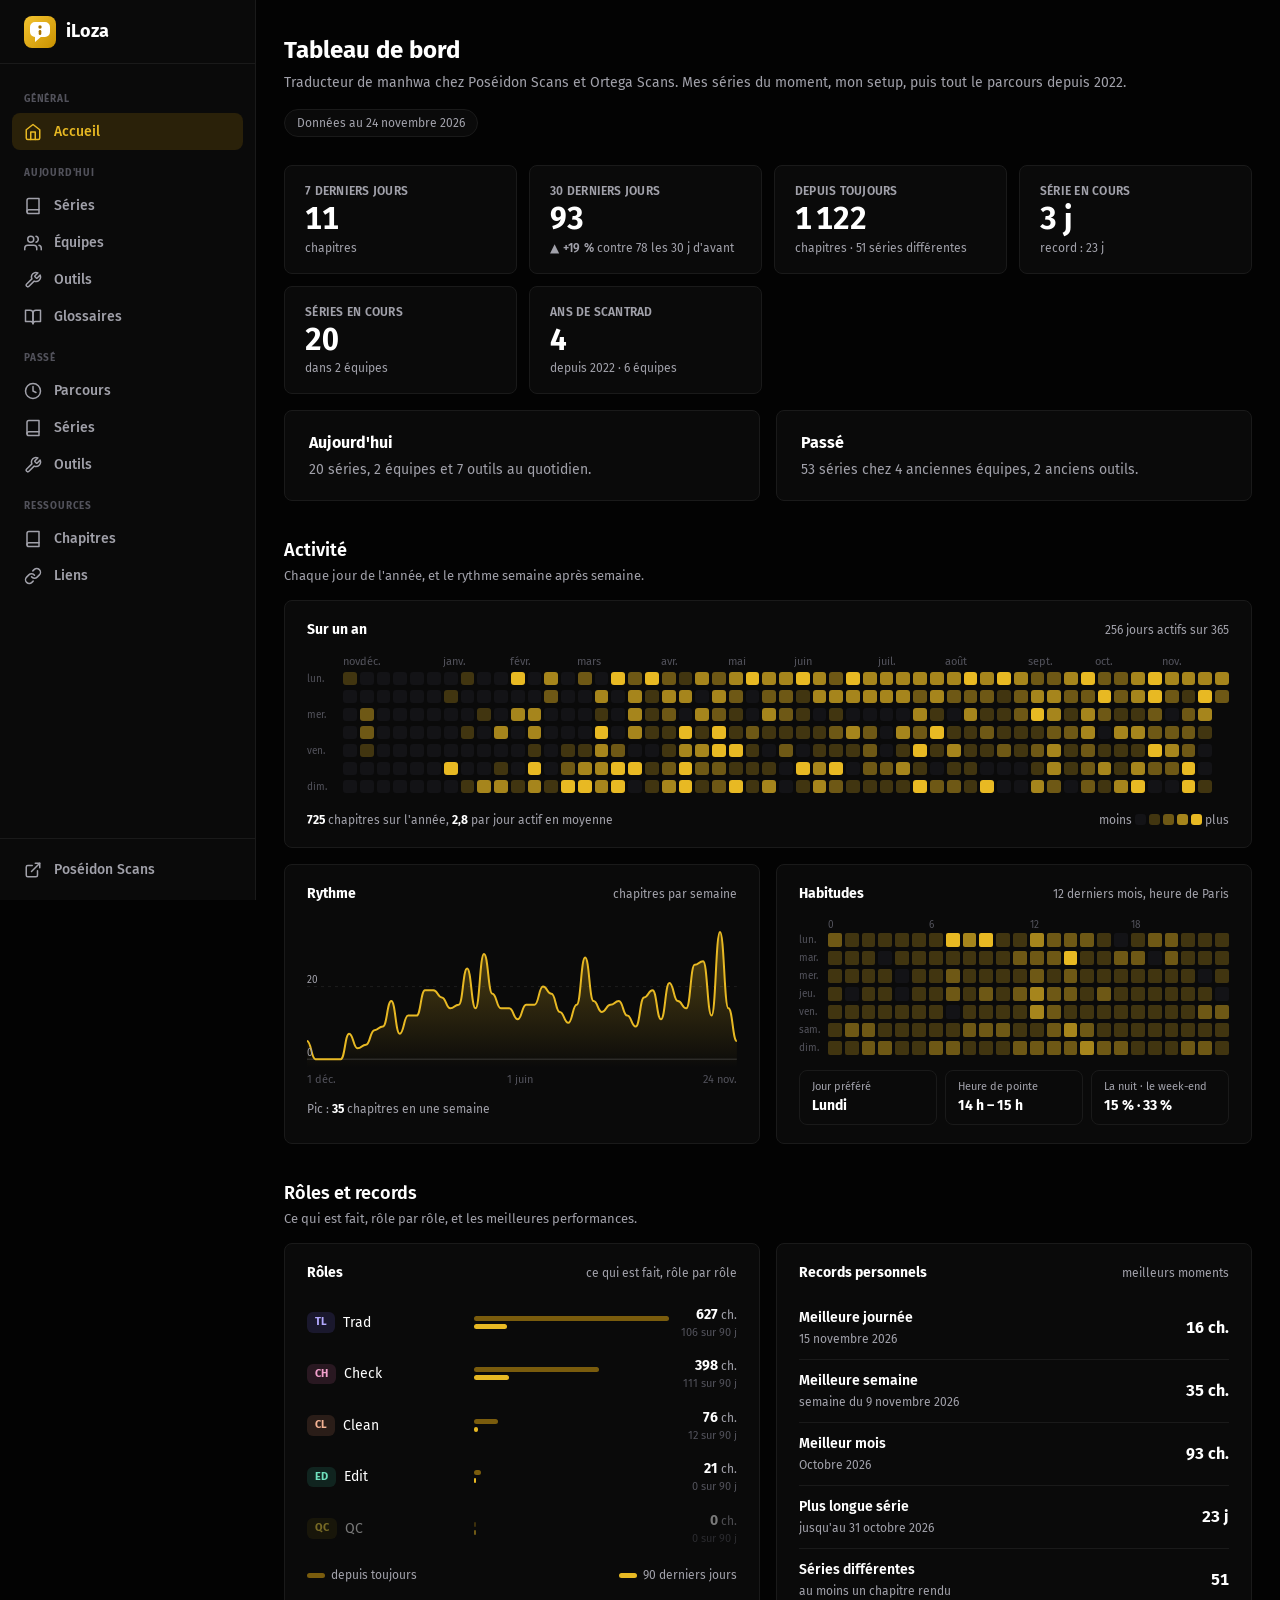
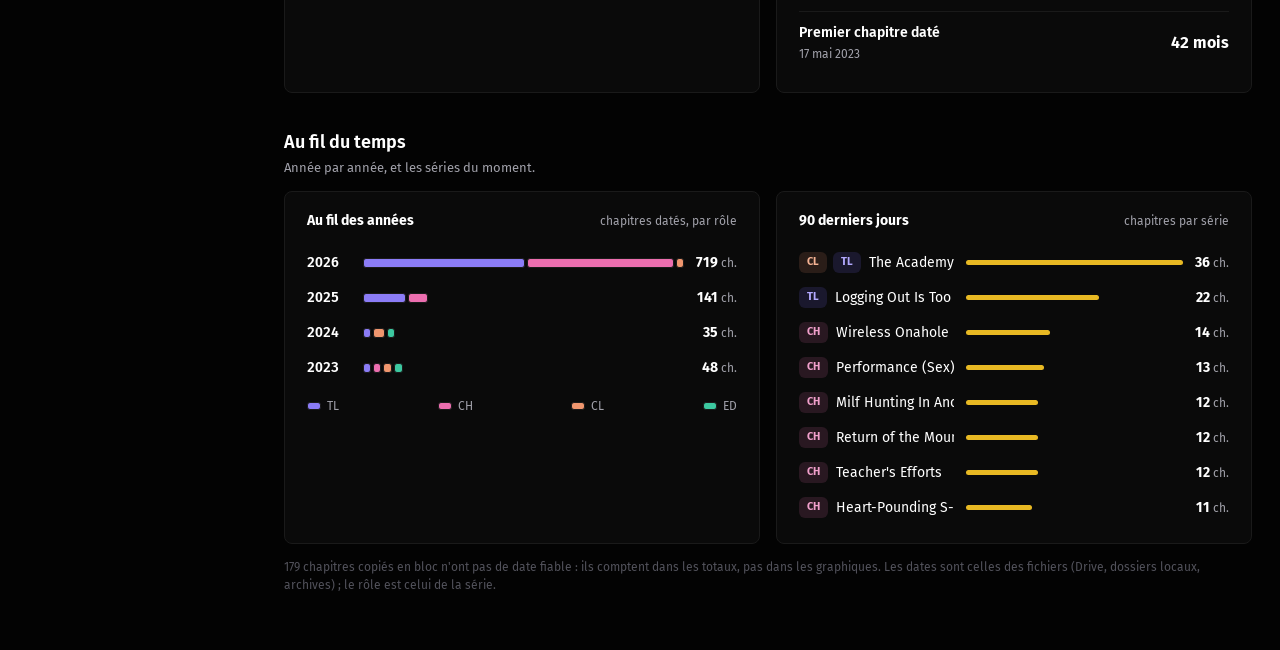
==== commit a691969d: "Notificateur : liste d'édition, le sélecteur de jour ne prend plus toute la largeur Co-Authored-By: " ====
--- a/index.html
+++ b/index.html
@@ -276,12 +276,33 @@
 
 /* Notificateur */
 .nt-points { margin: 0; padding-left: 18px; color: var(--z300); display: grid; gap: 6px; }
-#nt-series { display: grid; gap: 10px; grid-template-columns: repeat(auto-fill, minmax(360px, 1fr)); margin-bottom: 16px; }
+#nt-series { margin-bottom: 16px; }
+.nt-group { margin-bottom: 18px; } .nt-group:last-child { margin-bottom: 0; }
+.nt-day { display: flex; align-items: baseline; gap: 8px; margin: 0 0 8px; font-size: 15px; font-weight: 600; } .nt-day small { color: var(--z400); font-weight: 400; font-size: 12px; }
+.nt-grid-g { display: grid; gap: 10px; grid-template-columns: repeat(auto-fill, minmax(360px, 1fr)); }
+.nt-days { display: flex; flex-wrap: wrap; gap: 8px; }
+.nt-days label { display: inline-flex; align-items: center; gap: 6px; border: 1px solid var(--line); background: var(--bg); border-radius: 999px; padding: 4px 12px; cursor: pointer; font-weight: 400; color: var(--z400); }
+.nt-days label.on { background: rgba(217,164,6,.15); border-color: rgba(217,164,6,.5); color: var(--accent-t); }
+.nt-days input { width: auto !important; margin: 0; accent-color: var(--accent); }
+.nt-form .nt-lrow select { width: 170px; flex: none; padding: 4px 28px 4px 10px; font-size: 13px; }
 .nt-row { display: flex; align-items: center; gap: 14px; padding: 12px 16px; }
 .nt-row .cv { width: 40px; height: 60px; border-radius: 6px; flex: none; font-size: 16px; }
 .nt-t { flex: 1; min-width: 0; display: flex; flex-direction: column; } .nt-t small { color: var(--z400); }
 .nt-meta { display: flex; flex-direction: column; align-items: flex-end; gap: 4px; flex: none; } .nt-h { font-weight: 600; font-size: 14px; }
-@media (max-width: 480px) { #nt-series { grid-template-columns: minmax(0, 1fr); } }
+@media (max-width: 480px) { .nt-grid-g { grid-template-columns: minmax(0, 1fr); } }
+#notificateur [hidden] { display: none !important; }
+.nt-actions { display: flex; flex-wrap: wrap; gap: 10px; align-items: center; }
+.nt-form { display: grid; gap: 10px; margin-bottom: 16px; }
+.nt-form label { font-size: 13px; font-weight: 500; }
+.nt-form input, .nt-form select { width: 100%; background: var(--bg); border: 1px solid var(--line); border-radius: 8px; padding: 8px 12px; color: var(--text); font: inherit; }
+.nt-form input:focus, .nt-form select:focus { outline: none; border-color: var(--accent); box-shadow: 0 0 0 1px var(--accent); }
+.nt-form select { appearance: none; background-image: linear-gradient(45deg, transparent 50%, #a1a1aa 50%), linear-gradient(135deg, #a1a1aa 50%, transparent 50%); background-position: calc(100% - 18px) 55%, calc(100% - 13px) 55%; background-size: 5px 5px; background-repeat: no-repeat; }
+.nt-form form { display: grid; gap: 10px; max-width: 520px; }
+.nt-form .note { margin: 0; }
+.nt-grid { display: grid; grid-template-columns: repeat(2, minmax(0, 1fr)); gap: 16px; } @media (max-width: 700px) { .nt-grid { grid-template-columns: minmax(0, 1fr); } }
+.nt-lrow { display: flex; align-items: center; gap: 12px; padding: 8px 0; border-bottom: 1px solid var(--line); } .nt-lrow:last-child { border-bottom: 0; }
+.nt-lrow .nt-t { flex: 1 1 200px; min-width: 0; } .nt-lrow .btn { flex: none; } @media (max-width: 600px) { .nt-lrow { flex-wrap: wrap; } .nt-form .nt-lrow select { width: auto; flex: 1; } } .nt-lrow .btn { padding: 4px 12px; font-size: 13px; }
+.nt-lrow .btn.sure { background: #b91c1c; border-color: #b91c1c; color: #fff; }
 
 /* Chapitres */
 #chapitres [hidden] { display: none !important; }
@@ -411,11 +432,38 @@
   <section id="notificateur">
     <div class="head">
       <div><h1>Notificateur Kakao et Naver</h1><p class="sub" id="nt-sub"></p></div>
-      <a class="btn ghost" href="#a-outils">Retour aux outils</a>
+      <div class="nt-actions"><button class="btn" type="button" id="nt-open">Ajouter / gérer</button><a class="btn ghost" href="#a-outils">Retour aux outils</a></div>
+    </div>
+    <div class="panel pad nt-form" id="nt-admin" hidden>
+      <h2 class="sech" style="margin-top:0">Ajouter une série au notificateur</h2>
+      <form id="nt-login" autocomplete="off" hidden>
+        <p class="note">Pour ajouter ou retirer une série, connecte-toi avec ton jeton GitHub (il reste dans ce navigateur). Il doit avoir accès à <b>webtoon-notifier</b> et <b>scantrad-hub</b> en lecture et écriture (Contents).</p>
+        <label for="nt-token">Jeton GitHub</label>
+        <input type="password" id="nt-token" placeholder="github_pat_..." required>
+        <button class="btn" type="submit">Se connecter</button>
+      </form>
+      <div id="nt-manage" hidden>
+        <div class="nt-grid">
+          <div><label for="nt-pick">Série</label><select id="nt-pick"></select></div>
+          <div><label for="nt-type">Ce que le bot surveille</label><select id="nt-type"><option value="chap">Les chapitres</option><option value="posts">Les posts de la communauté (Naver)</option></select></div>
+        </div>
+        <p class="note" id="nt-info"></p>
+        <label for="nt-link" id="nt-link-l">Lien de la série</label>
+        <input type="text" id="nt-link" placeholder="https://..." autocomplete="off">
+        <p class="note" id="nt-link-h"></p>
+        <label>Jour(s) de sortie (facultatif)</label>
+        <div class="nt-days" id="nt-days"></div>
+        <p class="note">Sert seulement à ranger la série sur la page : le bot la vérifie tous les jours. Tu peux le modifier plus bas.</p>
+        <div class="nt-actions"><button class="btn" type="button" id="nt-add">Ajouter au notificateur</button><a class="btn ghost" id="nt-search" target="_blank" rel="noopener" hidden>Chercher sur Kakao</a></div>
+        <p id="nt-err" style="color:var(--red);margin:12px 0 0" hidden></p>
+        <h2 class="sech">Surveillé par le bot</h2>
+        <div id="nt-list"></div>
+      </div>
+      <p class="note" id="nt-msg"></p>
     </div>
     <div class="panel pad" id="nt-how"></div>
     <h2 class="sech">Séries surveillées</h2>
-    <p class="sech-sub">Une vérification par jour et par série, à l'heure ci-dessous.</p>
+    <p class="sech-sub">Rangées par jour de sortie. Chaque série est vérifiée <b>tous les jours</b>, dès l'heure indiquée (heure de Paris), pour ne rater aucun chapitre.</p>
     <div id="nt-series"></div>
     <p class="note" id="nt-note"></p>
   </section>
@@ -1065,20 +1113,261 @@
   if (!s.infos) box.append(E("p", "note", "Les informations détaillées de cette série n'ont pas encore été récupérées."));
 }
 
-/* ---------- Notificateur Kakao et Naver : séries surveillées (rien de privé : ni webhook, ni clé) ---------- */
-(function () {
+/* ---------- Notificateur Kakao et Naver : liste publique + gestion (réservée à ton jeton GitHub) ---------- */
+const NT_LABEL = { naver: "Naver Webtoon", kakaowebtoon: "Kakao Webtoon", kakaopage: "KakaoPage" };
+const NT_HEURE = { naver: "23:01", kakaowebtoon: "22:01", kakaopage: "22:01" };   // heure de Corée (c'est elle qui règle le bot), comme les séries déjà branchées
+// L'horaire est stocké en heure de Corée (« 22h01 ») mais affiché en heure de Paris (« 14h01 »), heure d'été et d'hiver comprises.
+function ntParis(hhmm) {
+  const m = String(hhmm).match(/(\d{1,2})\s*[h:]\s*(\d{2})/); if (!m) return String(hhmm || "");
+  const k = new Date(new Date().toLocaleString("en-US", { timeZone: "Asia/Seoul" }));   // la date d'aujourd'hui en Corée
+  const t = new Date(Date.UTC(k.getFullYear(), k.getMonth(), k.getDate(), +m[1] - 9, +m[2]));   // la Corée est à UTC+9, sans heure d'été
+  const p = new Intl.DateTimeFormat("fr-FR", { timeZone: "Europe/Paris", hour: "2-digit", minute: "2-digit", hourCycle: "h23" }).formatToParts(t);
+  return p.find(x => x.type === "hour").value + "h" + p.find(x => x.type === "minute").value;
+}
+const NT_JOURS = ["Lundi", "Mardi", "Mercredi", "Jeudi", "Vendredi", "Samedi", "Dimanche"];   // jours de sortie (heure de Corée), pour l'affichage seulement
+let ntState = null;   // { cfg: { series: [], community: [] } } : la liste du bot, lue avec le jeton
+
+function ntRender() {   // la partie publique : aucune information privée (ni webhook, ni clé)
   const N = window.HUB.NOTIFICATEUR; if (!N) return;
   $("nt-sub").textContent = N.text || "";
-  const ul = h("ul", "nt-points"); (N.points || []).forEach(p => ul.append(h("li", "", p))); $("nt-how").append(ul);
+  const ul = h("ul", "nt-points"); (N.points || []).forEach(p => ul.append(h("li", "", p))); $("nt-how").replaceChildren(ul);
+  const box = $("nt-series"); box.replaceChildren();
+  const groupes = new Map(NT_JOURS.map(j => [j, []])); groupes.set("", []);   // un groupe par jour de sortie, puis « à confirmer »
   (N.series || []).forEach(s => {
-    const row = h("div", "panel nt-row"), t = h("div", "nt-t"), meta = h("div", "nt-meta");
-    t.append(h("b", "", s.title), h("small", "", s.detail || ""));
-    meta.append(h("span", "pill " + (/naver/i.test(s.platform) ? "s-cours" : "s-fin"), s.platform), h("span", "nt-h", s.heure ? s.heure + " · heure de Corée" : "Vérifié régulièrement"));
-    row.append(cover({ cover: s.cover, title: s.title }), t, meta);
-    $("nt-series").append(row);
+    const js = (s.jours || []).filter(j => groupes.has(j));
+    (js.length ? js : [""]).forEach(j => groupes.get(j).push(s));   // une série qui sort 2 jours apparaît dans les 2
+  });
+  groupes.forEach((liste, jour) => {
+    if (!liste.length) return;
+    const g = h("div", "nt-group"), titre = h("h3", "nt-day", jour || "Jour de sortie à confirmer"), grille = h("div", "nt-grid-g");
+    titre.append(h("small", "", plural(liste.length, "série", "séries")));
+    liste.forEach(s => {
+      const row = h("div", "panel nt-row"), t = h("div", "nt-t"), meta = h("div", "nt-meta");
+      t.append(h("b", "", s.title), h("small", "", s.detail || ""));
+      const hh = h("span", "nt-h", s.heure ? "chaque jour dès " + ntParis(s.heure) : "vérifié régulièrement"); if (s.heure) hh.title = s.heure + " en Corée (heure à laquelle le bot est réglé)";
+      meta.append(h("span", "pill " + (/naver/i.test(s.platform) ? "s-cours" : "s-fin"), s.platform), hh);
+      row.append(cover({ cover: s.cover, title: s.title }), t, meta);
+      grille.append(row);
+    });
+    g.append(titre, grille); box.append(g);
   });
   $("nt-note").textContent = N.note || "";
+}
+ntRender();
+
+const ntB64d = (b) => decodeURIComponent(escape(atob(b.replace(/\n/g, ""))));
+const ntB64e = (s) => btoa(unescape(encodeURIComponent(s)));
+function ntCtx() {   // jeton (celui des chapitres ou de l'admin) et dépôts concernés
+  const c = chLoadCfg(); if (!c) return null;
+  let a = null; try { a = JSON.parse(localStorage.getItem("scantrad-hub-admin") || "null"); } catch (e) {}
+  const owner = c.repo.split("/")[0];
+  return { token: c.token, bot: owner + "/webtoon-notifier", hub: (a && a.repo) || owner + "/scantrad-hub", branch: (a && a.branch) || "main" };
+}
+async function ntGh(ctx, repo, path, opts, branch) {
+  const q = opts && opts.method === "PUT" ? "" : (branch ? "?ref=" + encodeURIComponent(branch) : "");
+  const res = await fetch("https://api.github.com/repos/" + repo + "/contents/" + path.split("/").map(encodeURIComponent).join("/") + q, Object.assign({}, opts, {
+    headers: { Authorization: "Bearer " + ctx.token, Accept: "application/vnd.github+json", "Content-Type": "application/json" }
+  }));
+  if (res.status === 404) return null;
+  if (!res.ok) {
+    let m = ""; try { m = (await res.json()).message; } catch (e) {}
+    if (res.status === 401) throw new Error("Jeton refusé ou expiré.");
+    if (res.status === 403) throw new Error("Accès refusé : le jeton doit avoir Contents : Read and write sur " + repo + (m ? " (" + m + ")" : "") + ".");
+    throw new Error("GitHub a répondu " + res.status + (m ? " : " + m : "") + (res.status === 409 || res.status === 422 ? ". Réessaie : la liste a changé entre-temps." : ""));
+  }
+  return res.json();
+}
+function ntPlateforme(s) {   // même logique que les boutons « Kakao / Naver » des fiches
+  for (const e of ((s.infos && s.infos.editeurs) || [])) {
+    const x = e.toLowerCase();
+    if (x.indexOf("naver") >= 0) return "naver";
+    if (x.indexOf("daum") >= 0 || x === "kw webtoon" || (x.indexOf("kakao") >= 0 && x.indexOf("webtoon") >= 0)) return "kakaowebtoon";
+    if (x.indexOf("kakao") >= 0) return "kakaopage";
+  }
+  return "";
+}
+function ntKo(s) { return s.nom_ko || (s.infos && s.infos.noms && s.infos.noms.ko && s.infos.noms.ko[0]) || ""; }
+function ntParse(link) {   // null = vide, undefined = non reconnu
+  link = (link || "").trim(); if (!link) return null;
+  let m;
+  if ((m = link.match(/comic\.naver\.com\/community\/u\/(_?([A-Za-z0-9]+))/))) return { posts: true, pageUrlName: m[1], pageId: m[2] };
+  if ((m = link.match(/comic\.naver\.com\/[^\s]*[?&]titleId=(\d+)/))) return { platform: "naver", seriesId: m[1] };
+  if ((m = link.match(/webtoon\.kakao\.com\/content\/(?:[^\/?#\s]+\/)?(\d+)/))) return { platform: "kakaowebtoon", seriesId: m[1] };
+  if ((m = link.match(/page\.kakao\.com\/content\/(\d+)/))) return { platform: "kakaopage", seriesId: m[1] };
+  return undefined;
+}
+function ntId(cfg, base) {
+  const ids = new Set(cfg.series.concat(cfg.community).map(x => x.id)); let id = base, n = 2;
+  while (ids.has(id)) id = base + "-" + n++;
+  return id;
+}
+function ntSerieChoisie() { return SERIES.find(s => s.title === $("nt-pick").value); }
+function ntForm() {
+  const s = ntSerieChoisie(); if (!s) return;
+  const type = $("nt-type").value, p = ntPlateforme(s), ko = ntKo(s), L = $("nt-link-l"), H = $("nt-link-h"), S = $("nt-search");
+  $("nt-info").textContent = "Plateforme d'origine : " + (p ? NT_LABEL[p] : "non détectée") + " · Nom coréen : " + (ko || "non renseigné");
+  S.hidden = true;
+  if (type === "posts") {
+    L.textContent = "Lien de la page communauté du créateur (obligatoire)";
+    H.textContent = "Naver uniquement. Exemple : https://comic.naver.com/community/u/_p19inj";
+  } else if (p === "naver" && ko) {
+    L.textContent = "Lien de la série (facultatif)";
+    H.textContent = "Laisse vide : le bot retrouve la série sur Naver avec le nom coréen, et refuse de choisir s'il y a le moindre doute.";
+  } else {
+    L.textContent = "Lien de la série (obligatoire)";
+    H.textContent = p ? "Colle l'adresse de la page de la série sur " + NT_LABEL[p] + ". Le bouton ci-dessous ouvre la recherche avec le nom coréen." : "Plateforme non détectée : colle un lien Kakao Webtoon, KakaoPage ou Naver.";
+    if (ko && (p === "kakaowebtoon" || p === "kakaopage")) {
+      S.hidden = false; S.textContent = "Chercher sur " + NT_LABEL[p];
+      S.href = (p === "kakaowebtoon" ? "https://webtoon.kakao.com/search?keyword=" : "https://page.kakao.com/search/result?keyword=") + encodeURIComponent(ko);
+    }
+  }
+  $("nt-err").hidden = true;
+}
+function ntJoursChoisis() { return Array.from($("nt-days").querySelectorAll("input")).filter(i => i.checked).map(i => i.value); }
+function ntJoursReset() { Array.from($("nt-days").querySelectorAll("input")).forEach(i => { i.checked = false; i.parentNode.classList.remove("on"); }); }
+(function () {   // cases « jour de sortie » du formulaire
+  const box = $("nt-days");
+  NT_JOURS.forEach(j => {
+    const l = h("label", ""), i = h("input"); i.type = "checkbox"; i.value = j;
+    i.onchange = () => l.classList.toggle("on", i.checked);
+    l.append(i, document.createTextNode(j)); box.append(l);
+  });
 })();
+function ntMsg(texte, erreur) { const m = $("nt-msg"); m.style.color = erreur ? "var(--red)" : ""; m.textContent = texte || ""; }
+
+/* Écrit la liste du bot (dépôt webtoon-notifier) puis la page publique (data/data.js du hub).
+   mutCfg(cfg) modifie la liste du bot (peut lever une erreur) ; mutPub(NOTIFICATEUR) modifie la liste affichée. */
+async function ntCommit(mutCfg, mutPub) {   // mutCfg = null : on ne touche qu'à la page publique (ex. changer le jour de sortie)
+  const ctx = ntCtx(); if (!ctx) throw new Error("Connecte-toi d'abord avec ton jeton GitHub.");
+  if (mutCfg) {
+    const f = await ntGh(ctx, ctx.bot, "series.json");   // toujours la version la plus récente, pas celle affichée
+    if (!f) throw new Error("series.json est introuvable dans " + ctx.bot + ". Vérifie que ton jeton y a accès (Contents : Read and write).");
+    const cfg = JSON.parse(ntB64d(f.content)); cfg.series = cfg.series || []; cfg.community = cfg.community || [];
+    mutCfg(cfg);
+    const r = await ntGh(ctx, ctx.bot, "series.json", { method: "PUT", body: JSON.stringify({ message: "Séries du notificateur mises à jour depuis le site", content: ntB64e(JSON.stringify(cfg, null, 2) + "\n"), sha: f.sha }) });
+    ntState = { cfg, sha: r.content.sha };
+  }
+  try {   // la page publique : si elle échoue, le bot est déjà à jour, on le dit
+    const g = await ntGh(ctx, ctx.hub, "data/data.js", null, ctx.branch);
+    if (!g) throw new Error("data/data.js est introuvable dans " + ctx.hub + ".");
+    const t = ntB64d(g.content), d = JSON.parse(t.slice(t.indexOf("{"), t.lastIndexOf("}") + 1));
+    d.NOTIFICATEUR = d.NOTIFICATEUR || {}; d.NOTIFICATEUR.series = d.NOTIFICATEUR.series || [];
+    mutPub(d.NOTIFICATEUR);
+    await ntGh(ctx, ctx.hub, "data/data.js", { method: "PUT", body: JSON.stringify({ message: "Notificateur : liste mise à jour depuis le site", content: ntB64e("window.HUB = " + JSON.stringify(d, null, 2) + ";\n"), branch: ctx.branch, sha: g.sha }) });
+  } catch (e) { ntList(); return "Le bot est à jour, mais pas la page publique : " + e.message; }
+  window.HUB.NOTIFICATEUR = window.HUB.NOTIFICATEUR || {}; window.HUB.NOTIFICATEUR.series = window.HUB.NOTIFICATEUR.series || [];
+  mutPub(window.HUB.NOTIFICATEUR); ntRender(); ntList();
+  return "";
+}
+function ntDeja(cfg, platform, s, parsed, ko) {
+  return cfg.series.find(x => x.platform === platform && (x.title === s.title || (parsed && String(x.seriesId) === parsed.seriesId) || (ko && x.nomKo === ko)));
+}
+async function ntAdd() {
+  const err = (m) => { $("nt-err").textContent = m; $("nt-err").hidden = false; };
+  $("nt-err").hidden = true; ntMsg("");
+  const s = ntSerieChoisie(); if (!s) return err("Choisis une série.");
+  const type = $("nt-type").value, p0 = ntPlateforme(s), ko = ntKo(s), parsed = ntParse($("nt-link").value);
+  if (parsed === undefined) return err("Lien non reconnu. Attendu : une page de série Kakao Webtoon, KakaoPage ou Naver Webtoon, ou une page communauté Naver.");
+  let build;   // (cfg) => { kind, entry, aff }
+  if (type === "posts") {
+    if (!parsed || !parsed.posts) return err("Colle le lien de la page communauté du créateur (comic.naver.com/community/u/...).");
+    build = (cfg) => {
+      if (cfg.community.some(x => x.pageId === parsed.pageId)) throw new Error("Cette page communauté est déjà surveillée.");
+      const entry = { id: ntId(cfg, slugS(s.title) + "-posts"), pageId: parsed.pageId, pageUrlName: parsed.pageUrlName, title: s.title };
+      return { kind: "community", entry, aff: { title: s.title, platform: NT_LABEL.naver, heure: "", detail: "Posts de la communauté du créateur", cover: s.cover || "", ref: entry.id } };
+    };
+  } else {
+    if (parsed && parsed.posts) return err("C'est un lien de page communauté : choisis « Les posts de la communauté » à la place.");
+    const platform = parsed ? parsed.platform : p0;
+    if (!parsed && !(p0 === "naver" && ko)) return err("Colle le lien de la série : il n'y a pas moyen de le retrouver automatiquement pour cette plateforme.");
+    if (!platform) return err("Plateforme non détectée : colle le lien de la série.");
+    build = (cfg) => {
+      const deja = ntDeja(cfg, platform, s, parsed, ko);
+      if (deja) throw new Error("Cette série est déjà surveillée sur " + NT_LABEL[platform] + (deja.title !== s.title ? " (sous le nom « " + deja.title + " »)" : "") + ".");
+      const heure = NT_HEURE[platform], entry = { id: ntId(cfg, slugS(s.title)), title: s.title, platform };
+      if (platform === "kakaowebtoon") Object.assign(entry, { notices: true, noticeSchedule: [{ day: "*", time: "19:00", tz: "Asia/Seoul" }] });
+      if (parsed) { entry.seriesId = parsed.seriesId; entry.url = platform === "naver" ? "https://comic.naver.com/webtoon/list?titleId=" + parsed.seriesId : platform === "kakaowebtoon" ? "https://webtoon.kakao.com/content/-/" + parsed.seriesId : "https://page.kakao.com/content/" + parsed.seriesId; }
+      if (platform === "naver" && ko) entry.nomKo = ko;
+      Object.assign(entry, { schedule: [{ day: "*", time: heure, tz: "Asia/Seoul" }], windowHours: 1 });   // pas de « once » : le bot revérifie toutes les 5 min pendant la fenêtre
+      if (platform === "naver") entry.includePreview = true;
+      return { kind: "series", entry, aff: { title: s.title, platform: NT_LABEL[platform], heure: heure.replace(":", "h"), detail: platform === "kakaowebtoon" ? "Annonces de l'auteur à 19h00" : platform === "naver" ? "Avances payantes annoncées" : "", cover: s.cover || "", ref: entry.id } };
+    };
+  }
+  const btn = $("nt-add"); btn.disabled = true; btn.textContent = "Enregistrement..."; let b;
+  const jours = ntJoursChoisis();
+  try {
+    const siteMsg = await ntCommit(cfg => { b = build(cfg); b.aff.jours = jours; cfg[b.kind].push(b.entry); }, N => { N.series.push(b.aff); });
+    $("nt-link").value = ""; ntJoursReset();
+    ntMsg(siteMsg || "Ajouté : " + s.title + ". Le bot est redéployé par Cloudflare en environ une minute ; la page publique suit.", !!siteMsg);
+  } catch (e) { err(e.message); }
+  btn.disabled = false; btn.textContent = "Ajouter au notificateur";
+}
+async function ntRemove(kind, e) {
+  ntMsg("Retrait en cours...");
+  try {
+    const siteMsg = await ntCommit(cfg => { cfg[kind] = cfg[kind].filter(x => x.id !== e.id); },
+      N => { N.series = N.series.filter(d => d.ref ? d.ref !== e.id : !(kind === "series" && d.title === e.title)); });   // les anciennes lignes (sans ref) ne partent qu'avec leur série de chapitres
+    ntMsg(siteMsg || "Retiré : " + (e.title || e.id) + ".", !!siteMsg);
+  } catch (err) { ntMsg(err.message, true); }
+}
+function ntList() {
+  const box = $("nt-list"); box.replaceChildren(); if (!ntState) return;
+  const rows = ntState.cfg.series.map(e => ({ kind: "series", e })).concat(ntState.cfg.community.map(e => ({ kind: "community", e })));
+  if (!rows.length) box.append(h("p", "note", "Rien n'est surveillé pour l'instant."));
+  rows.forEach(({ kind, e }) => {
+    const plat = kind === "community" ? "naver" : e.platform, row = h("div", "nt-lrow"), t = h("div", "nt-t");
+    const quand = kind === "community" ? "toutes les 5 à 10 min" : (e.schedule && e.schedule[0] ? e.schedule[0].time + " en Corée = " + ntParis(e.schedule[0].time) + " à Paris" + (e.seriesId ? "" : " · numéro trouvé automatiquement") : "");
+    t.append(h("b", "", e.title || e.id), h("small", "", (NT_LABEL[plat] || plat) + " · " + (kind === "community" ? "posts de la communauté" : "chapitres") + (quand ? " · " + quand : "")));
+    const pubRow = (N) => (N.series || []).filter(d => d.ref ? d.ref === e.id : (kind === "series" && d.title === e.title));
+    const aff = pubRow(window.HUB.NOTIFICATEUR || {}), jours = aff[0] ? (aff[0].jours || []) : [];
+    const sel = h("select"); sel.title = "Jour de sortie (affichage seulement : le bot vérifie tous les jours)";
+    const optJ = (v, l) => { const o = h("option", "", l); o.value = v; sel.append(o); };
+    optJ("", "Jour à confirmer"); NT_JOURS.forEach(j => optJ(j, j));
+    if (jours.length > 1) optJ(jours.join("|"), jours.join(" + "));
+    sel.value = jours.length > 1 ? jours.join("|") : (jours[0] || "");
+    sel.onchange = async () => {
+      const v = sel.value ? sel.value.split("|") : [];
+      ntMsg("Enregistrement du jour de sortie..."); sel.disabled = true;
+      try { const siteMsg = await ntCommit(null, N => { pubRow(N).forEach(d => { d.jours = v; }); }); ntMsg(siteMsg || "Jour de sortie enregistré : " + (v.join(" + ") || "à confirmer") + ".", !!siteMsg); }
+      catch (err) { ntMsg(err.message, true); }
+      sel.disabled = false;
+    };
+    const del = h("button", "btn ghost", "Retirer"); del.type = "button";
+    del.onclick = () => {
+      if (del.classList.contains("sure")) ntRemove(kind, e);
+      else { del.classList.add("sure"); del.textContent = "Confirmer"; setTimeout(() => { if (del.isConnected) { del.classList.remove("sure"); del.textContent = "Retirer"; } }, 3500); }
+    };
+    row.append(t, sel, del); box.append(row);
+  });
+}
+async function ntOpen() {
+  const panel = $("nt-admin");
+  if (!panel.hidden) { panel.hidden = true; return; }   // le bouton ouvre et ferme le panneau
+  panel.hidden = false; panel.scrollIntoView({ behavior: "smooth", block: "start" });
+  const ctx = ntCtx();
+  if (!ctx) { $("nt-login").hidden = false; $("nt-manage").hidden = true; ntMsg(""); return; }
+  $("nt-login").hidden = true; ntMsg("Chargement de la liste du bot...");
+  try {
+    const f = await ntGh(ctx, ctx.bot, "series.json");
+    if (!f) throw new Error("series.json est introuvable dans " + ctx.bot + ". Vérifie que ton jeton y a accès (Contents : Read and write).");
+    const cfg = JSON.parse(ntB64d(f.content)); cfg.series = cfg.series || []; cfg.community = cfg.community || [];
+    ntState = { cfg, sha: f.sha };
+    const sel = $("nt-pick"), cur = sel.value; sel.replaceChildren();
+    SERIES.filter(s => periode(s) === "actuel").sort((a, b) => a.title.localeCompare(b.title)).forEach(s => { const o = h("option", "", s.title); o.value = s.title; sel.append(o); });
+    if (cur) sel.value = cur;
+    $("nt-manage").hidden = false; ntMsg(cfg.series.length + " série(s) et " + cfg.community.length + " page(s) communauté surveillées."); ntForm(); ntList();
+  } catch (e) { $("nt-manage").hidden = true; ntMsg(e.message, true); }
+}
+$("nt-open").onclick = ntOpen;
+$("nt-pick").onchange = ntForm; $("nt-type").onchange = ntForm; $("nt-add").onclick = ntAdd;
+$("nt-link").addEventListener("keydown", e => { if (e.key === "Enter") ntAdd(); });
+$("nt-login").onsubmit = e => {
+  e.preventDefault();
+  const token = $("nt-token").value.trim(); if (!token) return;
+  let owner = "iLozAFK"; try { const a = JSON.parse(localStorage.getItem("scantrad-hub-admin") || "null"); if (a && a.repo) owner = a.repo.split("/")[0]; } catch (err) {}
+  try { localStorage.setItem(CH_KEY, JSON.stringify({ repo: owner + "/scantrad-data", token })); } catch (err) {}   // le même jeton sert aussi aux chapitres
+  $("nt-token").value = ""; $("nt-admin").hidden = true; ntOpen();
+};
 
 /* ---------- Chapitres (dépôt privé, lu avec un jeton GitHub : rien n'est public) ---------- */
 const CH_KEY = "scantrad-hub-chapitres", CH_LECT = "scantrad-hub-lecture";
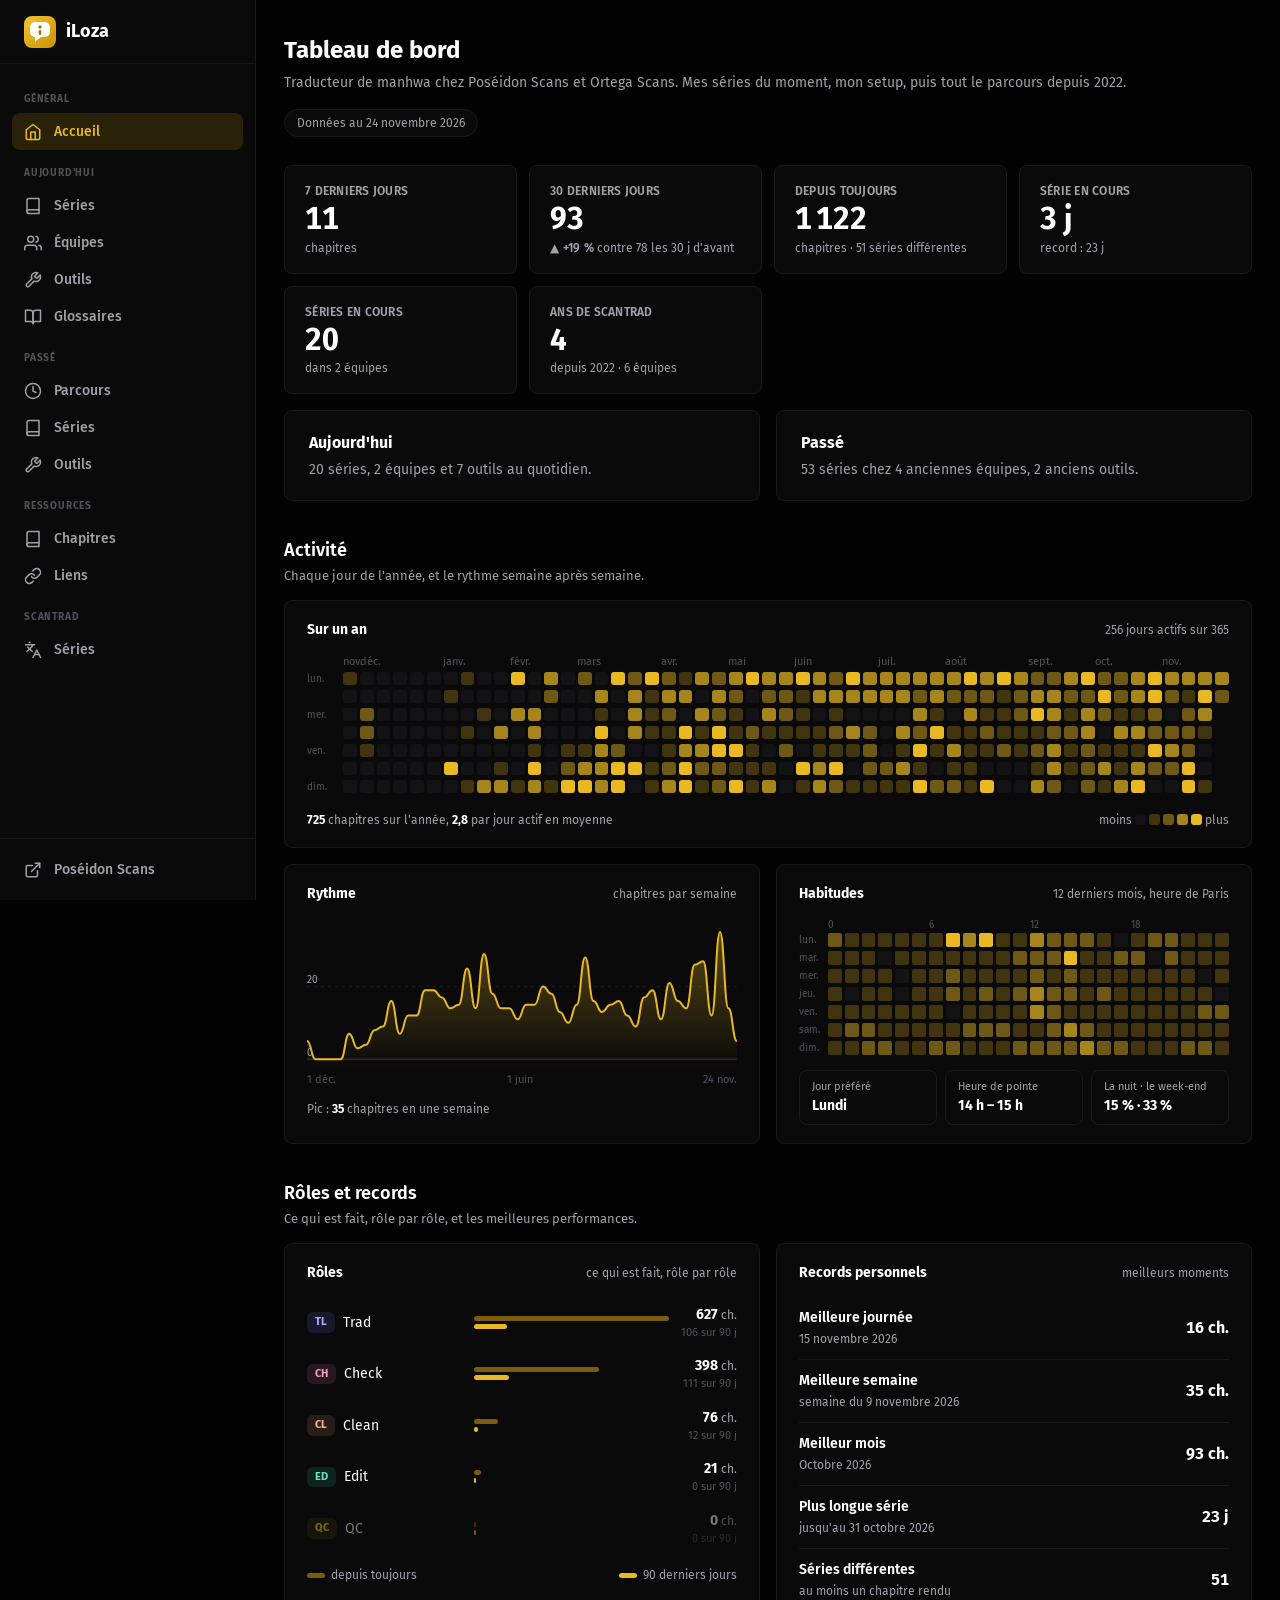
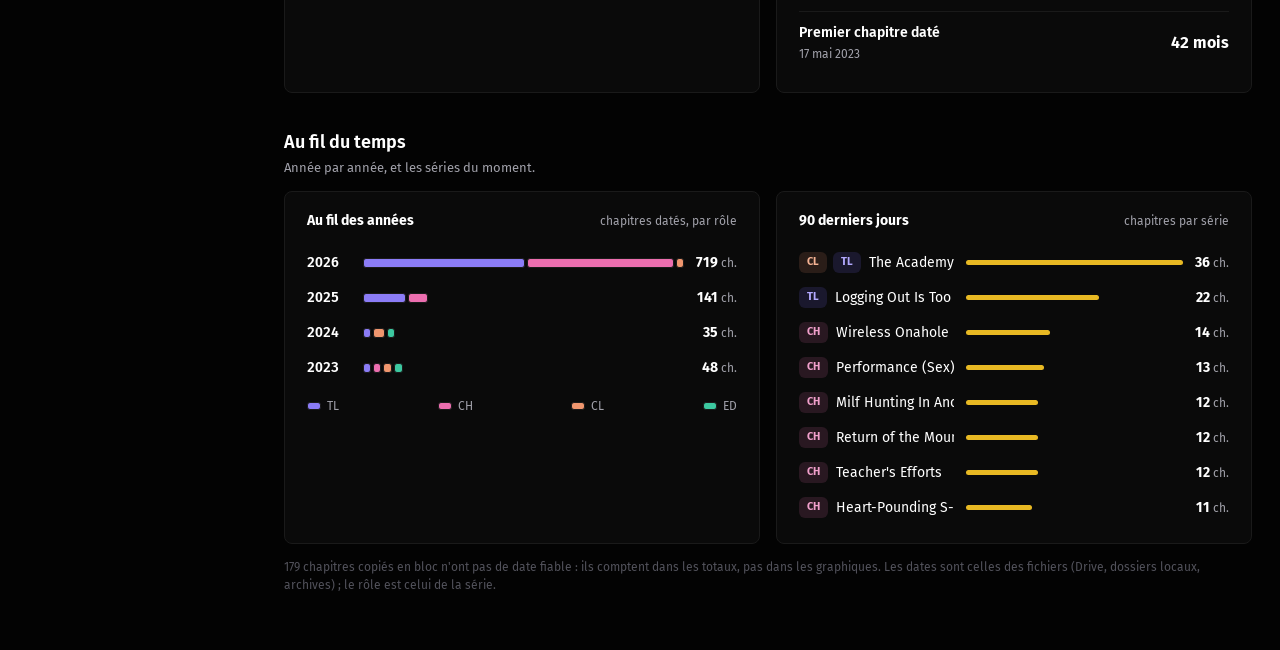
==== commit cbe9e51b: "Scantrad : onglet Séries avec Traduire, Chapitres et Glossaire Co-Authored-By: Claude Opus 5.5 <nore" ====
--- a/index.html
+++ b/index.html
@@ -9,6 +9,7 @@
 <link rel="preconnect" href="https://fonts.googleapis.com">
 <link rel="preconnect" href="https://fonts.gstatic.com" crossorigin>
 <link href="https://fonts.googleapis.com/css2?family=Fira+Sans:wght@400;500;600;700&display=swap" rel="stylesheet">
+<link rel="stylesheet" href="scantrad.css">
 <style>
 /* Style inspiré du panneau Poséidon : fond noir, panneaux #0A0A0A, filets #1A1A1A, accent bleu */
 :root {
@@ -288,6 +289,7 @@
 .nt-row { display: flex; align-items: center; gap: 14px; padding: 12px 16px; }
 .nt-row .cv { width: 40px; height: 60px; border-radius: 6px; flex: none; font-size: 16px; }
 .nt-t { flex: 1; min-width: 0; display: flex; flex-direction: column; } .nt-t small { color: var(--z400); }
+.nt-pause { opacity: .45; filter: grayscale(1); } .nt-pause:hover { opacity: .7; }
 .nt-meta { display: flex; flex-direction: column; align-items: flex-end; gap: 4px; flex: none; } .nt-h { font-weight: 600; font-size: 14px; }
 @media (max-width: 480px) { .nt-grid-g { grid-template-columns: minmax(0, 1fr); } }
 #notificateur [hidden] { display: none !important; }
@@ -302,6 +304,7 @@
 .nt-grid { display: grid; grid-template-columns: repeat(2, minmax(0, 1fr)); gap: 16px; } @media (max-width: 700px) { .nt-grid { grid-template-columns: minmax(0, 1fr); } }
 .nt-lrow { display: flex; align-items: center; gap: 12px; padding: 8px 0; border-bottom: 1px solid var(--line); } .nt-lrow:last-child { border-bottom: 0; }
 .nt-lrow .nt-t { flex: 1 1 200px; min-width: 0; } .nt-lrow .btn { flex: none; } @media (max-width: 600px) { .nt-lrow { flex-wrap: wrap; } .nt-form .nt-lrow select { width: auto; flex: 1; } } .nt-lrow .btn { padding: 4px 12px; font-size: 13px; }
+.nt-pl { display: inline-flex; align-items: center; gap: 4px; font-size: 13px; color: var(--z400); flex: none; cursor: pointer; } .nt-form .nt-pl input { width: auto; }
 .nt-lrow .btn.sure { background: #b91c1c; border-color: #b91c1c; color: #fff; }
 
 /* Chapitres */
@@ -371,6 +374,9 @@
     <p class="lbl">Ressources</p>
     <a href="#chapitres" data-i="book">Chapitres</a>
     <a href="#liens" data-i="link">Liens</a>
+    <p class="lbl">Scantrad</p>
+    <a href="#scantrad" data-i="lang">Séries</a>
+    <div class="st-sub" id="st-sub" hidden></div>
   </nav>
   <div class="side-foot"><a id="foot-link" href="https://poseidon-scans.net" target="_blank" rel="noopener" data-i="ext"><span id="foot-name"></span></a></div>
 </aside>
@@ -537,6 +543,8 @@
 
   <section id="fiche"><div id="fiche-in"></div></section>
 
+  <section id="scantrad"><div id="st-in"></div></section>
+
   <section id="liens">
     <div class="head"><div><h1>Liens</h1></div></div>
     <div class="links" id="links"></div>
@@ -556,6 +564,9 @@
   tool: '<path d="M14.7 6.3a1 1 0 0 0 0 1.4l1.6 1.6a1 1 0 0 0 1.4 0l3.77-3.77a6 6 0 0 1-7.94 7.94l-6.91 6.91a2.12 2.12 0 0 1-3-3l6.91-6.91a6 6 0 0 1 7.94-7.94z"/>',
   open: '<path d="M2 3h6a4 4 0 0 1 4 4v14a3 3 0 0 0-3-3H2z"/><path d="M22 3h-6a4 4 0 0 0-4 4v14a3 3 0 0 1 3-3h7z"/>',
   link: '<path d="M10 13a5 5 0 0 0 7.54.54l3-3a5 5 0 0 0-7.07-7.07l-1.72 1.71"/><path d="M14 11a5 5 0 0 0-7.54-.54l-3 3a5 5 0 0 0 7.07 7.07l1.71-1.71"/>',
+  lang: '<path d="m5 8 6 6"/><path d="m4 14 6-6 2-3"/><path d="M2 5h12"/><path d="M7 2h1"/><path d="m22 22-5-10-5 10"/><path d="M14 18h6"/>',
+  pen: '<path d="M12 20h9"/><path d="M16.5 3.5a2.12 2.12 0 0 1 3 3L7 19l-4 1 1-4z"/>',
+  list: '<path d="M8 6h13"/><path d="M8 12h13"/><path d="M8 18h13"/><path d="M3 6h.01"/><path d="M3 12h.01"/><path d="M3 18h.01"/>',
   ext: '<path d="M15 3h6v6"/><path d="M10 14L21 3"/><path d="M18 13v6a2 2 0 0 1-2 2H5a2 2 0 0 1-2-2V8a2 2 0 0 1 2-2h6"/>'
 };
 const $ = (id) => document.getElementById(id);
@@ -1142,9 +1153,9 @@
     const g = h("div", "nt-group"), titre = h("h3", "nt-day", jour || "Jour de sortie à confirmer"), grille = h("div", "nt-grid-g");
     titre.append(h("small", "", plural(liste.length, "série", "séries")));
     liste.forEach(s => {
-      const row = h("div", "panel nt-row"), t = h("div", "nt-t"), meta = h("div", "nt-meta");
+      const row = h("div", "panel nt-row" + (s.pause ? " nt-pause" : "")), t = h("div", "nt-t"), meta = h("div", "nt-meta");
       t.append(h("b", "", s.title), h("small", "", s.detail || ""));
-      const hh = h("span", "nt-h", s.heure ? "chaque jour dès " + ntParis(s.heure) : "vérifié régulièrement"); if (s.heure) hh.title = s.heure + " en Corée (heure à laquelle le bot est réglé)";
+      const hh = h("span", "nt-h", s.pause ? "en pause" : s.heure ? "chaque jour dès " + ntParis(s.heure) : "vérifié régulièrement"); if (s.heure && !s.pause) hh.title = s.heure + " en Corée (heure à laquelle le bot est réglé)";
       meta.append(h("span", "pill " + (/naver/i.test(s.platform) ? "s-cours" : "s-fin"), s.platform), hh);
       row.append(cover({ cover: s.cover, title: s.title }), t, meta);
       grille.append(row);
@@ -1332,12 +1343,19 @@
       catch (err) { ntMsg(err.message, true); }
       sel.disabled = false;
     };
+    const pl = h("label", "nt-pl"), cb = h("input"); cb.type = "checkbox"; cb.checked = !!(aff[0] && aff[0].pause); pl.append(cb, " En pause");
+    cb.onchange = async () => {
+      ntMsg("Enregistrement..."); cb.disabled = true;
+      try { const siteMsg = await ntCommit(null, N => { pubRow(N).forEach(d => { if (cb.checked) d.pause = true; else delete d.pause; }); }); ntMsg(siteMsg || (cb.checked ? "Mise en pause : " : "Reprise : ") + e.title + ".", !!siteMsg); }
+      catch (err) { ntMsg(err.message, true); }
+      cb.disabled = false;
+    };
     const del = h("button", "btn ghost", "Retirer"); del.type = "button";
     del.onclick = () => {
       if (del.classList.contains("sure")) ntRemove(kind, e);
       else { del.classList.add("sure"); del.textContent = "Confirmer"; setTimeout(() => { if (del.isConnected) { del.classList.remove("sure"); del.textContent = "Retirer"; } }, 3500); }
     };
-    row.append(t, sel, del); box.append(row);
+    row.append(t, sel, pl, del); box.append(row);
   });
 }
 async function ntOpen() {
@@ -1567,10 +1585,11 @@
 }
 
 /* ---------- Navigation ---------- */
-const ONGLETS = ["accueil", "a-series", "a-equipes", "a-outils", "glossaires", "p-parcours", "p-series", "p-outils", "notificateur", "chapitres", "liens", "fiche"];
+const ONGLETS = ["accueil", "a-series", "a-equipes", "a-outils", "glossaires", "p-parcours", "p-series", "p-outils", "notificateur", "chapitres", "liens", "fiche", "scantrad"];
 function afficher(nom) {
-  let deep = null;
+  let deep = null, stRoute = null;
   if (nom.indexOf("chapitres/") === 0) { deep = nom.slice(10); nom = "chapitres"; }
+  if (nom === "scantrad" || nom.indexOf("scantrad/") === 0) { stRoute = nom.slice(9); nom = "scantrad"; }
   let actif = ONGLETS.includes(nom) ? nom : "accueil", fiche = null;
   if (nom.indexOf("serie/") === 0) { fiche = parSlug[nom.slice(6)] || null; actif = fiche ? "fiche" : "accueil"; }
   else if (actif === "fiche") actif = "accueil";
@@ -1582,6 +1601,7 @@
   });
   if (actif === "chapitres") initChapitres(deep);
   if (fiche) { rendreFiche(fiche); document.title = fiche.title + " · Hub scantrad iLoza"; } else document.title = "Hub scantrad iLoza";
+  if (window.stAfficher) window.stAfficher(actif === "scantrad" ? stRoute : null);   // scantrad.js, chargé juste après
   window.scrollTo(0, 0);
   return actif;
 }
@@ -1595,5 +1615,6 @@
 window.addEventListener("hashchange", () => afficher(decodeURIComponent(location.hash.slice(1))));
 afficher(decodeURIComponent(location.hash.slice(1)));
 </script>
+<script src="scantrad.js"></script>
 </body>
 </html>
--- a/scantrad.css
+++ b/scantrad.css
@@ -0,0 +1,103 @@
+/* Scantrad : traduction de chapitres (Traduire, Chapitres, Glossaire). Mêmes jetons de couleur que index.html. */
+#scantrad [hidden] { display: none !important; }
+
+/* Sous-onglets de la série choisie, dans la barre latérale */
+.st-sub { margin: 4px 12px 0 26px; padding-left: 6px; border-left: 1px solid var(--line); }
+.st-sub[hidden] { display: none; }
+.st-cur { display: flex; align-items: center; gap: 8px; padding: 6px 8px 4px; font-size: 12px; font-weight: 600; color: var(--z300); min-width: 0; }
+.st-cur img, .st-cur .st-ini { width: 20px; height: 26px; border-radius: 4px; object-fit: cover; flex: none; border: 1px solid #3f3f46; }
+.st-cur .st-ini { display: grid; place-items: center; font-size: 11px; }
+.st-cur span { overflow: hidden; text-overflow: ellipsis; white-space: nowrap; }
+.nav .st-sub a { margin: 0; padding: 6px 10px; font-size: 13px; }
+
+/* Liste des séries */
+.st-grid { display: grid; grid-template-columns: repeat(auto-fill, minmax(260px, 1fr)); gap: 12px; }
+.st-card { display: flex; gap: 14px; align-items: center; padding: 12px; transition: border-color .15s, background .15s; }
+.st-card:hover { border-color: rgba(217,164,6,.5); background: var(--hover); }
+.st-card .cv { flex: none; }
+.st-card b { display: block; font-weight: 600; overflow: hidden; text-overflow: ellipsis; display: -webkit-box; -webkit-line-clamp: 2; -webkit-box-orient: vertical; }
+.st-card small { color: var(--z400); font-size: 12px; }
+.st-card .st-n { margin-top: 4px; display: flex; gap: 6px; flex-wrap: wrap; }
+
+/* En-tête d'une série */
+.st-head { display: flex; flex-wrap: wrap; align-items: center; justify-content: space-between; gap: 16px; margin-bottom: 24px; }
+.st-head .st-id { display: flex; gap: 14px; align-items: center; min-width: 0; }
+.st-head h1 { overflow: hidden; text-overflow: ellipsis; }
+.st-seg { display: inline-flex; flex-wrap: wrap; background: var(--panel); border: 1px solid var(--line); border-radius: 10px; padding: 3px; gap: 2px; }
+.st-seg button { border: 0; background: none; color: var(--z400); padding: 5px 14px; border-radius: 7px; cursor: pointer; font-weight: 500; font: inherit; font-weight: 500; }
+.st-seg button:hover { color: var(--text); }
+.st-seg button[aria-pressed="true"] { background: rgba(217,164,6,.2); color: var(--accent-t); }
+.st-head .st-seg button { display: inline-flex; align-items: center; gap: 8px; }
+.st-head .st-seg svg.i { width: 15px; height: 15px; }
+.st-badge { display: inline-grid; place-items: center; min-width: 18px; height: 18px; padding: 0 5px; border-radius: 999px; font-size: 11px; font-weight: 700; background: var(--accent); color: var(--accent-ink); }
+
+/* Formulaires */
+.st-f { display: grid; gap: 6px; }
+.st-f label, .st-lbl { font-size: 13px; font-weight: 500; color: var(--z300); }
+.st-in, .st-f input[type=text], .st-f input[type=password], .st-f input[type=number], .st-f select, .st-f textarea {
+  width: 100%; background: var(--bg); border: 1px solid var(--line); border-radius: 8px; padding: 8px 12px; color: var(--text); font: inherit; }
+.st-f textarea { resize: vertical; min-height: 120px; line-height: 1.6; }
+.st-in:focus, .st-f input:focus, .st-f select:focus, .st-f textarea:focus { outline: none; border-color: var(--accent); box-shadow: 0 0 0 1px var(--accent); }
+.st-f select { appearance: none; background-image: linear-gradient(45deg, transparent 50%, #a1a1aa 50%), linear-gradient(135deg, #a1a1aa 50%, transparent 50%); background-position: calc(100% - 18px) 55%, calc(100% - 13px) 55%; background-size: 5px 5px; background-repeat: no-repeat; }
+.st-row { display: grid; gap: 14px; grid-template-columns: repeat(auto-fit, minmax(180px, 1fr)); }
+.st-check { display: inline-flex; align-items: center; gap: 8px; font-size: 13px; color: var(--z400); cursor: pointer; }
+.st-check input { accent-color: var(--accent); width: 15px; height: 15px; }
+.st-actions { display: flex; flex-wrap: wrap; gap: 8px; align-items: center; justify-content: flex-end; }
+.st-msg { font-size: 13px; color: var(--z400); min-height: 20px; }
+.st-msg.err { color: #f87171; } .st-msg.ok { color: #4ade80; }
+.btn[disabled] { opacity: .45; cursor: not-allowed; }
+.st-stack { display: grid; gap: 16px; max-width: 980px; }
+
+/* Traduire */
+.st-drop { display: grid; place-items: center; gap: 6px; padding: 28px 20px; border: 1px dashed #3f3f46; border-radius: 8px; text-align: center; color: var(--z400); cursor: pointer; transition: border-color .15s, background .15s; }
+.st-drop:hover, .st-drop.over { border-color: var(--accent); background: rgba(217,164,6,.06); color: var(--z300); }
+.st-drop b { color: var(--text); font-weight: 600; }
+.st-pages { display: flex; flex-wrap: wrap; gap: 6px; margin-top: 12px; }
+.st-page { font-size: 12px; padding: 2px 10px; border-radius: 999px; background: #0d0d10; border: 1px solid var(--line); color: var(--z400); }
+.st-page.run { color: var(--accent-t); border-color: rgba(217,164,6,.5); }
+.st-page.ok { color: #4ade80; border-color: transparent; background: rgba(74,222,128,.08); }
+.st-page.err { color: #f87171; border-color: transparent; background: rgba(248,113,113,.1); }
+.st-bar { height: 4px; background: var(--line); border-radius: 999px; overflow: hidden; }
+.st-bar i { display: block; height: 100%; width: 0; background: var(--accent); transition: width .3s; }
+.st-out { white-space: pre-wrap; word-break: break-word; line-height: 1.75; font-size: 15px; color: var(--z300); max-height: 70vh; overflow-y: auto; padding: 22px 26px; }
+.st-out:empty::before { content: "La traduction s'affichera ici, page après page."; color: var(--z600); }
+.st-foot { display: flex; flex-wrap: wrap; gap: 8px; align-items: center; padding: 10px 16px; border-top: 1px solid var(--line); }
+
+/* Chapitres */
+.st-ch { display: flex; align-items: center; gap: 16px; padding: 14px 18px; }
+.st-ch + .st-ch { margin-top: 8px; }
+.st-ch .st-t { flex: 1; min-width: 0; }
+.st-ch b { font-weight: 600; font-size: 15px; }
+.st-meta { display: flex; flex-wrap: wrap; gap: 14px; margin-top: 2px; color: var(--z400); font-size: 12px; }
+.st-meta span { display: inline-flex; align-items: center; gap: 5px; }
+.st-meta svg.i { width: 13px; height: 13px; }
+.st-ch .btn { padding: 5px 12px; font-size: 13px; }
+.st-read { margin-top: 8px; }
+
+/* Glossaire */
+.st-tools { display: flex; flex-wrap: wrap; gap: 12px; align-items: center; margin-bottom: 14px; }
+.st-tools .search { flex: 1 1 260px; }
+.st-tools + .chips { margin: 0 0 14px; }
+.st-term { display: flex; gap: 16px; align-items: flex-start; padding: 14px 4px; border-bottom: 1px solid var(--line); cursor: pointer; }
+.st-term:hover { background: var(--hover); }
+.st-term .st-t { flex: 1; min-width: 0; }
+.st-term .vo { font-weight: 600; }
+.st-term .fr { color: var(--accent-t); font-weight: 500; }
+.st-term .sep { color: var(--z600); margin: 0 8px; }
+.st-term p { margin: 3px 0 0; font-size: 12px; color: var(--z400); }
+.st-term .st-pills { display: flex; flex-wrap: wrap; gap: 6px; align-items: center; justify-content: flex-end; flex: none; max-width: 45%; }
+.gchip.wait { background: rgba(251,191,36,.12); color: #fbbf24; border-color: transparent; }
+.gchip.keep { background: rgba(124,108,246,.15); color: #b3a9ff; border-color: transparent; }
+.st-ok { border: 0; background: rgba(74,222,128,.12); color: #4ade80; width: 26px; height: 26px; border-radius: 999px; cursor: pointer; display: grid; place-items: center; font-size: 14px; }
+.st-ok:hover { background: rgba(74,222,128,.25); }
+.st-edit { border: 1px solid rgba(217,164,6,.4); }
+.st-edit .st-seg { align-self: flex-start; }
+.st-sum-h { display: flex; justify-content: space-between; align-items: baseline; gap: 12px; }
+.st-sum-h small { color: var(--z600); font-size: 12px; }
+
+@media (max-width: 1023px) {
+  .st-sub:not([hidden]) { display: contents; }
+  .st-cur { display: none; }
+  .nav .st-sub a { margin: 0 2px; padding: 8px 10px; font-size: 14px; }
+  .st-term { flex-wrap: wrap; } .st-term .st-pills { max-width: none; justify-content: flex-start; }
+}
